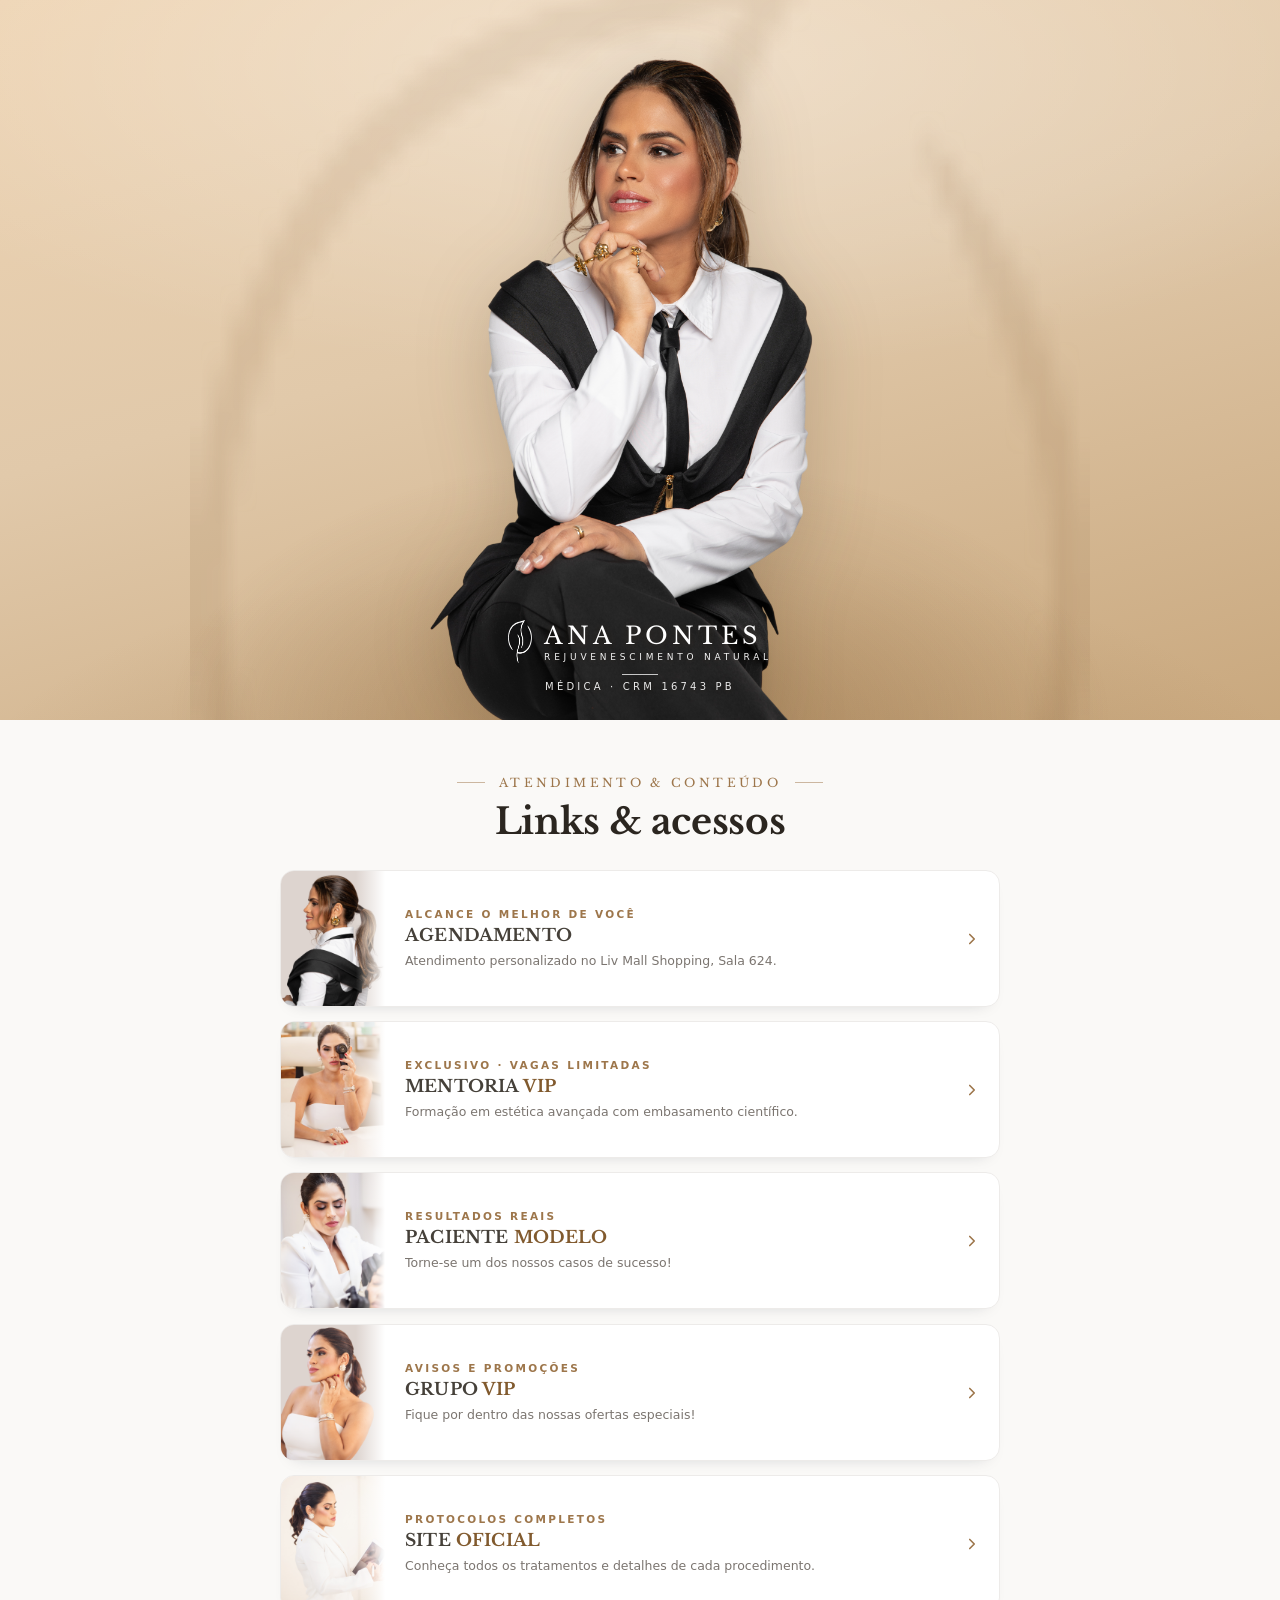
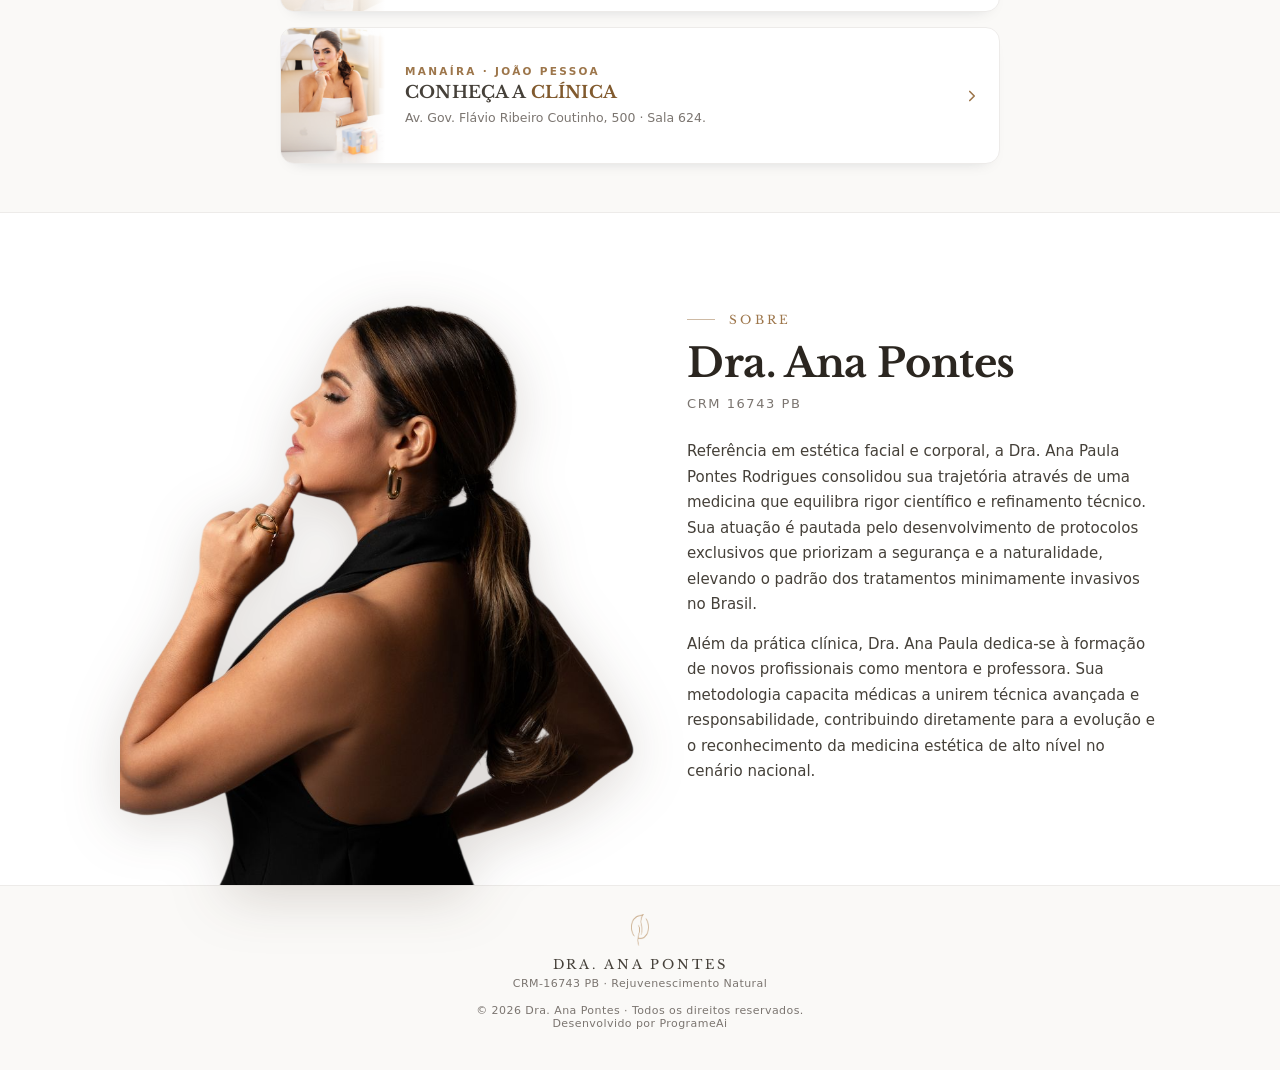
==== index.html @ 55abf581 "feat(landing): adiciona animações de entrada e scroll reveal Aplica princípios de motion design (slo" ====
<!doctype html>
<html lang="pt-BR">
<head>
<meta charset="utf-8" />
<meta name="viewport" content="width=device-width, initial-scale=1" />
<title>Dra. Ana Pontes — Links</title>
<link rel="preconnect" href="https://fonts.googleapis.com">
<link rel="preconnect" href="https://fonts.gstatic.com" crossorigin>
<link href="assets/favicon.png" rel="icon" />
<link href="https://fonts.googleapis.com/css2?family=Libre+Baskerville:wght@400;700&display=swap" rel="stylesheet">
<link href="https://api.fontshare.com/v2/css?f[]=general-sans@400,500,600,700&display=swap" rel="stylesheet">
<link rel="stylesheet" href="assets/css/index-v3.css" />
</head>
<body>

<main data-screen-label="01 Editorial">

  <!-- HERO full width -->
  <section class="hero" id="hero">
    <img class="watermark" src="assets/logo-leaf.png" alt="" aria-hidden="true">
    <div class="ground" aria-hidden="true"></div>
    <img class="portrait" src="assets/ana-cutout-black-white.png" alt="Dra. Ana Pontes">

    <div class="logo-block">
      <div class="logo-top">
        <div class="logo-mark">
          <img src="assets/logo-leaf.png" alt="">
        </div>
        <div class="logo-text">
          <div class="logo-name">ANA PONTES</div>
          <div class="logo-sub">Rejuvenescimento Natural</div>
        </div>
      </div>

      <div class="logo-bottom">
        <div class="rule"></div>
        <div class="credentials">Médica · CRM 16743 PB</div>
      </div>
    </div>
  </section>

  <!-- LINKS -->
  <section class="section">
    <div class="shell">
      <header class="section-header reveal">
        <div class="section-eyebrow">Atendimento &amp; Conteúdo</div>
        <h1 class="section-title">Links &amp; acessos</h1>
      </header>

      <div class="links-list">

        <a class="card reveal" href="https://wa.me/5583991353786?text=Olá!%20Gostaria%20de%20verificar%20a%20disponibilidade%20de%20horários%20para%20uma%20consulta%20com%20a%20Dra.%20Ana%20Pontes." target="_blank" rel="noopener noreferrer">
          <div class="thumb"><img src="assets/v2/schedule.png" alt=""></div>
          <div class="body">
            <span class="eyebrow">Alcance o melhor de você</span>
            <span class="title">AGENDAMENTO</span>
            <span class="desc">Atendimento personalizado no Liv Mall Shopping, Sala 624.</span>
          </div>
          <span class="chev" aria-hidden="true">
            <svg viewBox="0 0 24 24" fill="none" stroke="currentColor" stroke-width="2.2" stroke-linecap="round" stroke-linejoin="round"><path d="M9 6l6 6-6 6"/></svg>
          </span>
        </a>

        <a class="card reveal" href="https://wa.me/5583991353786?text=Olá!%20Tenho%20interesse%20na%20Mentoria%20VIP.%20Ainda%20restam%20vagas%20para%20este%20mês?" target="_blank" rel="noopener noreferrer">
          <div class="thumb"><img src="assets/v2/mentoring.png" alt=""></div>
          <div class="body">
            <span class="eyebrow">Exclusivo · Vagas limitadas</span>
            <span class="title">MENTORIA <strong>VIP</strong></span>
            <span class="desc">Formação em estética avançada com embasamento científico.</span>
          </div>
          <span class="chev" aria-hidden="true">
            <svg viewBox="0 0 24 24" fill="none" stroke="currentColor" stroke-width="2.2" stroke-linecap="round" stroke-linejoin="round"><path d="M9 6l6 6-6 6"/></svg>
          </span>
        </a>

        <a class="card reveal" href="https://wa.me/5583991353786?text=Olá!%20Tenho%20interesse%20em%20participar%20como%20paciente%20modelo%20nas%20mentorias%20da%20Dra.%20Ana%20Pontes.%20Como%20faço%20para%20me%20candidatar?"  target="_blank" rel="noopener noreferrer">
          <div class="thumb"><img src="assets/v2/patient_model.png" alt=""></div>
          <div class="body">
            <span class="eyebrow">Resultados reais</span>
            <span class="title">PACIENTE <strong>MODELO</strong></span>
            <span class="desc">Torne-se um dos nossos casos de sucesso!</span>
          </div>
          <span class="chev" aria-hidden="true">
            <svg viewBox="0 0 24 24" fill="none" stroke="currentColor" stroke-width="2.2" stroke-linecap="round" stroke-linejoin="round"><path d="M9 6l6 6-6 6"/></svg>
          </span>
        </a>

        <a class="card reveal" href="https://chat.whatsapp.com/Erm2ZhgL4PdHwr5ZNV5YxS?mode=hqctswi"  target="_blank" rel="noopener noreferrer">
          <div class="thumb"><img src="assets/v2/promotion_group.png" alt=""></div>
          <div class="body">
            <span class="eyebrow">Avisos e promoções</span>
            <span class="title">GRUPO <strong>VIP</strong></span>
            <span class="desc">Fique por dentro das nossas ofertas especiais!</span>
          </div>
          <span class="chev" aria-hidden="true">
            <svg viewBox="0 0 24 24" fill="none" stroke="currentColor" stroke-width="2.2" stroke-linecap="round" stroke-linejoin="round"><path d="M9 6l6 6-6 6"/></svg>
          </span>
        </a>

        <a class="card reveal" href="https://www.draanapontes.com.br/" target="_blank" rel="noopener noreferrer">
          <div class="thumb"><img src="assets/v2/site.png" alt=""></div>
          <div class="body">
            <span class="eyebrow">Protocolos completos</span>
            <span class="title">SITE <strong>OFICIAL</strong></span>
            <span class="desc">Conheça todos os tratamentos e detalhes de cada procedimento.</span>
          </div>
          <span class="chev" aria-hidden="true">
            <svg viewBox="0 0 24 24" fill="none" stroke="currentColor" stroke-width="2.2" stroke-linecap="round" stroke-linejoin="round"><path d="M9 6l6 6-6 6"/></svg>
          </span>
        </a>

        <a class="card reveal" href="https://maps.app.goo.gl/LPW5G3f2MvzrwZNeA" target="_blank" rel="noopener noreferrer">
          <div class="thumb"><img src="assets/v2/clinic.png" alt=""></div>
          <div class="body">
            <span class="eyebrow">Manaíra · João Pessoa</span>
            <span class="title">CONHEÇA A <strong>CLÍNICA</strong></span>
            <span class="desc">Av. Gov. Flávio Ribeiro Coutinho, 500 · Sala 624.</span>
          </div>
          <span class="chev" aria-hidden="true">
            <svg viewBox="0 0 24 24" fill="none" stroke="currentColor" stroke-width="2.2" stroke-linecap="round" stroke-linejoin="round"><path d="M9 6l6 6-6 6"/></svg>
          </span>
        </a>

      </div>
    </div>
  </section>

  <!-- SOBRE -->
  <section class="about" id="sobre">
    <div class="shell">
      <figure class="about-figure reveal">
        <img src="assets/ana-cutout-black.png" alt="Dra. Ana Pontes">
      </figure>

      <div class="about-body reveal">
        <div class="eyebrow">Sobre</div>
        <h2>Dra. Ana Pontes</h2>
        <p class="role">CRM 16743 PB</span></p>

        <p>Referência em estética facial e corporal, a Dra. Ana Paula Pontes Rodrigues consolidou sua trajetória através de uma medicina que equilibra rigor científico e refinamento técnico. Sua atuação é pautada pelo desenvolvimento de protocolos exclusivos que priorizam a segurança e a naturalidade, elevando o padrão dos tratamentos minimamente invasivos no Brasil.</p>
        <p>Além da prática clínica, Dra. Ana Paula dedica-se à formação de novos profissionais como mentora e professora. Sua metodologia capacita médicas a unirem técnica avançada e responsabilidade, contribuindo diretamente para a evolução e o reconhecimento da medicina estética de alto nível no cenário nacional.</p>
      </div>
  </section>

  <!-- FOOTER -->
  <footer class="foot">
    <div class="mark"><img src="assets/logo-leaf.png" alt=""></div>
    <div class="f-name">Dra. Ana Pontes</div>
    <div class="f-sub">CRM-16743 PB · Rejuvenescimento Natural</div>
    <div class="f-copy">© 2026 Dra. Ana Pontes · Todos os direitos reservados.</div>
    <div class="f-responsibility">Desenvolvido por ProgrameAi</div>
  </footer>
</main>

<script src="assets/js/index-v3.js"></script>
</body>
</html>
---- assets/css/index-v3.css ----
:root{
    --brand: #9d764b;
    --brand-hover: #8f6739;
    --brand-dark: #815a2e;
    --warm: #f7eadc;
    --warm-2: #fcf5ed;
    --surface: #ffffff;
    --surface-alt: #faf9f7;
    --ink: #2b2620;
    --ink-soft: #454039;
    --ink-mute: #7b7570;
    --line: #edebe9;
    --line-soft: #dfddda;
    --tan: #e1c9aa;
    --tan-soft: #ead6bb;

    --content-w: 1040px;
  }
  *{ box-sizing: border-box; }
  html, body{ margin:0; padding:0; }
  body{
    font-family: 'General Sans', system-ui, -apple-system, Segoe UI, sans-serif;
    color: var(--ink);
    background: var(--surface-alt);
    -webkit-font-smoothing: antialiased;
    text-rendering: optimizeLegibility;
    min-height: 100vh;
    overflow-x: hidden;
  }
  a{ color: inherit; }

  /* ===== HERO — full width, cutout centered ===== */
  .hero{
    position: relative;
    width: 100%;
    overflow: hidden;
    isolation: isolate;
    aspect-ratio: 16 / 9;
    min-height: 460px;
    max-height: 760px;
    background:
      radial-gradient(120% 80% at 50% 8%, rgba(255,255,255,.35) 0%, rgba(255,255,255,0) 55%),
      radial-gradient(90% 65% at 50% 115%, rgba(129,90,46,.28) 0%, rgba(129,90,46,0) 60%),
      linear-gradient(165deg, #eed4b3 0%, #e1c9aa 45%, #c9a87e 100%);
  }
  .hero .watermark{
    position: absolute;
    top: -10%; left: 50%;
    transform: translateX(-50%);
    width: min(900px, 100%);
    opacity: .10;
    z-index: 1;
    pointer-events: none;
    filter: brightness(0.6) sepia(1) hue-rotate(-8deg) saturate(3);
    mix-blend-mode: multiply;
  }
  .hero .ground{
    position: absolute;
    bottom: 0; left: 50%;
    transform: translateX(-50%);
    width: 80%;
    height: 40%;
    background: radial-gradient(ellipse at 50% 100%, rgba(129,90,46,.38) 0%, rgba(129,90,46,0) 65%);
    z-index: 2;
    pointer-events: none;
  }
  .hero .portrait{
    position: absolute;
    bottom: 0;
    left: 50%;
    transform: translateX(-50%);
    height: 100%;
    width: auto;
    max-width: none;
    object-fit: contain;
    object-position: bottom center;
    z-index: 3;
    filter: drop-shadow(0 14px 36px rgba(60,40,20,.2));
  }

  .hero-top{
    position: absolute;
    top: 22px; left: 0; right: 0;
    display: flex; justify-content: space-between; align-items: center;
    padding: 0 32px;
    font-size: 12px;
    letter-spacing: .16em;
    text-transform: uppercase;
    font-weight: 500;
    z-index: 5;
  }
  .hero-top .pill{
    background: rgba(255,255,255,.55);
    backdrop-filter: blur(10px);
    -webkit-backdrop-filter: blur(10px);
    border: 1px solid rgba(255,255,255,.7);
    padding: 7px 14px;
    border-radius: 999px;
    color: var(--brand-dark);
  }

  /* Logo overlay on bottom of hero (like KS in the ref) */
  .logo-block{
    position: absolute;
    left: 0; right: 0;
    bottom: 28px;
    display: flex;
    flex-direction: column;
    justify-content: center;
    align-items: center;
    gap: 12px;
    z-index: 5;
    color: #fff;
  }
  .logo-block .logo-top{
    display: flex;
    align-items: center;
    justify-content: center;
    gap: 12px;
  }
  .logo-block .logo-bottom{
    display: flex;
    flex-direction: column;
    align-items: center;
    gap: 6px;
  }
  .logo-block .logo-mark{
    width: 24px; height: 42px;
    display: grid; place-items: center;
    filter: drop-shadow(0 2px 10px rgba(16,24,40,.22));
  }
  .logo-block .logo-mark img{
    width: 100%; height: 100%; object-fit: contain;
    filter: brightness(0) invert(1);
  }
  .logo-block .logo-text{
    display: flex;
    flex-direction: column;
    align-items: flex-start;
    justify-content: center;
    gap: 2px;
  }
  .logo-block .logo-name{
    font-family: 'Libre Baskerville', serif;
    font-size: 24px;
    font-weight: 400;
    letter-spacing: .16em;
    color: #fff;
    text-shadow: 0 2px 10px rgba(60,40,20,.35);
  }
  .logo-block .logo-sub{
    font-size: 9px;
    letter-spacing: .42em;
    text-transform: uppercase;
    color: rgba(255,255,255,.95);
    font-weight: 500;
    margin-top: 0;
    text-shadow: 0 1px 6px rgba(60,40,20,.3);
  }
  .logo-block .rule{
    width: 36px; height: 1px; background: rgba(255,255,255,.75);
  }
  .logo-block .credentials{
    font-size: 10px;
    letter-spacing: .32em;
    text-transform: uppercase;
    color: rgba(255,255,255,.9);
    font-weight: 500;
    text-shadow: 0 1px 6px rgba(60,40,20,.3);
    text-align: center;
  }

  /* ===== LINKS section ===== */
  .section{
    padding: 48px 20px;
    background: var(--surface-alt);
  }
  .shell{
    max-width: var(--content-w);
    margin: 0 auto;
  }
  .section-header{
    text-align: center;
    margin-bottom: 28px;
  }
  .section-eyebrow{
    font-family: 'Libre Baskerville', serif;
    font-size: 12px;
    letter-spacing: .28em;
    text-transform: uppercase;
    color: var(--brand);
    display: inline-flex; align-items: center; gap: 14px;
    margin-bottom: 12px;
  }
  .section-eyebrow::before, .section-eyebrow::after{
    content:""; height: 1px; width: 28px; background: var(--brand); opacity: .5;
  }
  .section-title{
    font-family: 'Libre Baskerville', serif;
    font-size: clamp(26px, 4vw, 36px);
    font-weight: 700;
    color: var(--ink);
    margin: 0;
    letter-spacing: -.01em;
    line-height: 1.1;
  }

  .links-list{
    display: flex; flex-direction: column; gap: 14px;
    max-width: 720px;
    margin: 0 auto;
  }

  .card{
    position: relative;
    display: grid;
    grid-template-columns: 104px 1fr auto;
    align-items: stretch;
    background: #fff;
    border: 1px solid var(--line);
    border-radius: 14px;
    overflow: hidden;
    text-decoration: none;
    color: inherit;
    transition: transform .25s ease, box-shadow .25s ease, border-color .25s ease;
    min-height: 96px;
  }
  .card:not(.featured){
    box-shadow: 0 8px 16px -14px rgba(16,24,40,.28);
  }
  .card:hover{
    transform: translateY(-1px);
    border-color: var(--line-soft);
    box-shadow: 0 10px 24px -14px rgba(129,90,46,.3), 0 2px 6px -2px rgba(16,24,40,.05);
  }
  .card:active{ transform: translateY(0); }
  .card .thumb{
    position: relative;
    background: var(--tan-soft);
    overflow: hidden;
  }
  .card .thumb img{
    width: 100%; height: 100%; object-fit: cover; display: block;
  }
  .card .thumb::after{
    content:"";
    position: absolute; inset: 0;
    background: linear-gradient(90deg, rgba(255,255,255,0) 72%, #fff 100%);
  }
  .card .body{
    padding: 16px 8px 16px 20px;
    display: flex; flex-direction: column; justify-content: center; gap: 6px;
  }
  .card .eyebrow{
    font-size: 10.5px;
    letter-spacing: .22em;
    text-transform: uppercase;
    color: var(--brand);
    font-weight: 600;
  }
  .card .title{
    font-family: 'Libre Baskerville', serif;
    font-size: 17px;
    font-weight: 700;
    color: #454039;
    letter-spacing: .01em;
    line-height: 1.15;
  }
  .card .title strong{ color: var(--brand-dark); }
  .card .desc{
    font-size: 12.5px;
    color: var(--ink-mute);
    line-height: 1.35;
    margin-top: 2px;
    overflow: hidden;
    text-overflow: ellipsis;
    line-clamp: 2;
    display: -webkit-box;
    -webkit-line-clamp: 2;
    -webkit-box-orient: vertical;
  }
  .card .chev{
    align-self: center;
    padding-right: 18px;
    display: flex; align-items: center;
    color: var(--brand);
    transition: transform .25s ease;
  }
  .card:hover .chev{ transform: translateX(3px); }
  .card .chev svg{ width: 18px; height: 18px; }

  .card.featured{
    background: linear-gradient(135deg, #9d764b 0%, #815a2e 100%);
    border-color: transparent;
    color: #fff;
    box-shadow: 0 14px 28px -18px rgba(129,90,46,.4);
  }
  .card.featured .thumb{ background: #8f6739; }
  .card.featured .thumb::after{
    background: linear-gradient(90deg, rgba(157,118,75,0) 40%, #9d764b 100%);
  }
  .card.featured .eyebrow{ color: rgba(255,255,255,.78); }
  .card.featured .title{ color: #fff; }
  .card.featured .title strong{ color: #fff; }
  .card.featured .desc{ color: rgba(255,255,255,.82); }
  .card.featured .chev{ color: #fff; }

  /* socials row */
  .socials{
    margin-top: 20px;
    display: flex; justify-content: center; gap: 12px;
  }
  .socials a{
    width: 44px; height: 44px;
    display: grid; place-items: center;
    background: #fff;
    border: 1px solid var(--line);
    border-radius: 999px;
    color: var(--brand);
    transition: all .25s ease;
    text-decoration: none;
  }
  .socials a:hover{
    background: var(--brand);
    color: #fff;
    border-color: var(--brand);
    transform: translateY(-1px);
  }
  .socials a svg{ width: 18px; height: 18px; }

  /* ===== SOBRE section ===== */
  .about{
    padding: 92px 20px 0 20px;
    background: #fff;
    border-top: 1px solid var(--line);
    border-bottom: 1px solid var(--line);
  }
  .about .shell{
    display: grid;
    grid-template-columns: 1.05fr 0.95fr;
    gap: 44px;
    align-items: stretch;
  }
  .about-figure{
      height: clamp(460px, 72vw, 580px);
      max-width: 640px;
      margin: 0 auto;
      width: 100%;
      align-self: center;
    }
  .about-figure .ground{
    position: absolute;
    bottom: 0; left: 50%;
    transform: translateX(-50%);
    width: 90%;
    height: 40%;
    background: radial-gradient(ellipse at 50% 100%, rgba(129,90,46,.35) 0%, rgba(129,90,46,0) 65%);
    z-index: 1;
  }
  .about-figure img{
    position: relative;
    height: 100%;
    width: auto;
    max-width: 100%;
    object-fit: contain;
    object-position: bottom center;
    z-index: 2;
    filter: drop-shadow(0 10px 28px rgba(60,40,20,.18));
  }
  .about-figure .watermark{
    position: absolute;
    top: -8%; left: 50%;
    transform: translateX(-50%);
    width: 120%;
    opacity: .12;
    z-index: 1;
    pointer-events: none;
    filter: brightness(0.6) sepia(1) hue-rotate(-8deg) saturate(3);
    mix-blend-mode: multiply;
  }

  .about-body .eyebrow{
    font-family: 'Libre Baskerville', serif;
    font-size: 12px;
    letter-spacing: .28em;
    text-transform: uppercase;
    color: var(--brand);
    display: inline-flex; align-items: center; gap: 14px;
    margin-bottom: 14px;
  }
  .about-body .eyebrow::before{
    content:""; height: 1px; width: 28px; background: var(--brand); opacity: .5;
  }
  .about-body h2{
    font-family: 'Libre Baskerville', serif;
    font-size: clamp(28px, 3.4vw, 40px);
    font-weight: 700;
    color: var(--ink);
    line-height: 1.1;
    letter-spacing: -.01em;
    margin: 0 0 8px;
  }
  .about-body .role{
    font-size: 13px;
    color: var(--ink-mute);
    letter-spacing: .12em;
    text-transform: uppercase;
    font-weight: 500;
    margin: 0 0 24px;
  }
  .about-body .role span{
    color: var(--brand);
    font-weight: 600;
  }
  .about-body p{
    font-size: 15px;
    color: var(--ink-soft);
    line-height: 1.7;
    margin: 0 0 14px;
    text-wrap: pretty;
  }
  .about-body .sig{
    margin-top: 28px;
    display: flex; align-items: center; gap: 16px;
    padding-top: 24px;
    border-top: 1px solid var(--line);
  }
  .about-body .sig-mark{
    width: 40px; height: 40px; opacity: .7;
  }
  .about-body .sig-mark img{ width:100%; height:100%; object-fit:contain; }
  .about-body .sig-text{
    font-family: 'Libre Baskerville', serif;
    font-style: italic;
    color: var(--ink-soft);
    font-size: 14px;
    line-height: 1.45;
  }
  .about-body .sig-text strong{
    display: block;
    font-style: normal;
    font-size: 12px;
    letter-spacing: .2em;
    text-transform: uppercase;
    color: var(--brand);
    margin-bottom: 2px;
  }

  /* ===== FOOTER ===== */
  .foot{
    padding: 28px 20px 40px;
    text-align: center;
    background: var(--surface-alt);
  }
  .foot .mark{ width: 32px; height: 32px; margin: 0 auto 10px; opacity: .6; }
  .foot .mark img{ width: 100%; height: 100%; object-fit: contain; }
  .foot .f-name{
    font-family: 'Libre Baskerville', serif;
    font-size: 13px;
    letter-spacing: .22em;
    text-transform: uppercase;
    color: var(--ink-soft);
  }
  .foot .f-sub{
    font-size: 11px;
    color: var(--ink-mute);
    margin-top: 4px;
    letter-spacing: .04em;
  }
  .foot .f-copy{
    font-size: 11px;
    color: var(--ink-mute);
    margin-top: 14px;
    letter-spacing: .04em;
  }
  .foot .f-responsibility{
    font-size: 11px;
    color: var(--ink-mute);
    letter-spacing: .04em;
  }

  /* ===== Responsive ===== */
  @media (max-width: 860px){
    .hero{ aspect-ratio: 5 / 6; max-height: none; }
    .card{ grid-template-columns: 96px 1fr auto; min-height: 96px; }
    .card .body{ padding: 14px 6px 14px 16px; gap: 3px; }
    .card .chev{ padding-right: 14px; }
    .card .desc{ font-size: 12px; }
    .about{ padding: 62px 20px 0 20px; }
    .about .shell{
      display: flex;
      flex-direction: column-reverse;
      gap: 22px;
      align-items: center;
    }
    .about-figure{
      display: flex;
      justify-content: center;
      align-items: flex-end;
      height: clamp(320px, 76vw, 460px);
      max-width: 420px;
      margin: 0 auto;
      width: 100%;
      align-self: center;
    }
    .about-figure img{
      height: 100%;
      max-width: none;
      width: auto;
    }
  }
  @media (max-width: 520px){
    .hero{ aspect-ratio: 3 / 4; }
    .hero-top{ padding: 0 18px; }
    .hero-top .pill{ font-size: 10.5px; padding: 5px 10px; }
    .logo-block{ bottom: 28px; gap: 8px; }
    .logo-block .logo-top{ gap: 8px; }
    .logo-block .logo-mark{ width: 24px; height: 42px; }
    .logo-block .logo-text{ align-items: flex-start; }
    .logo-block .logo-name{ font-size: 24px; letter-spacing: .16em; }
    .logo-block .logo-sub{ font-size: 9px; letter-spacing: .42em; }
    .logo-block .credentials{ font-size: 10px; letter-spacing: .32em; }
    .section{ padding: 36px 16px; }
    .card{ grid-template-columns: 88px 1fr auto; min-height: 92px; }
    .card .title{ font-size: 15.5px; }
    .card .eyebrow{ letter-spacing: .18em; }
    .about-figure{
      height: clamp(360px, 94vw, 520px);
      max-width: 460px;
    }
  }

  /* ===== Tweaks ===== */
  .tweaks{
    position: fixed;
    bottom: 16px; right: 16px;
    background: #fff;
    border: 1px solid var(--line-soft);
    border-radius: 14px;
    padding: 14px 16px;
    box-shadow: 0 12px 32px -12px rgba(0,0,0,.2);
    font-family: 'General Sans', sans-serif;
    font-size: 12px;
    color: var(--ink);
    z-index: 999;
    display: none;
    min-width: 240px;
  }
  .tweaks.on{ display: block; }
  .tweaks h4{
    margin: 0 0 10px;
    font-family: 'Libre Baskerville', serif;
    font-size: 13px; letter-spacing: .22em; text-transform: uppercase;
    color: var(--brand); font-weight: 700;
  }
  .tweaks .row{
    display: flex; justify-content: space-between; align-items: center;
    gap: 10px; margin: 8px 0;
  }
  .tweaks select, .tweaks input{
    font-family: inherit; font-size: 12px;
    border: 1px solid var(--line); border-radius: 8px;
    padding: 4px 8px; background: var(--surface-alt);
  }

  /* ====================================================== */
  /* ===============  M O T I O N  ======================== */
  /* ====================================================== */

  /* ---- Hero entrance (pose-to-pose, slow-out) ---- */
  .hero .portrait{
    animation: hero-rise 1100ms cubic-bezier(.16,.84,.44,1) both;
  }
  .hero .ground{
    animation: hero-ground 1200ms cubic-bezier(.16,.84,.44,1) both;
  }
  .hero .logo-block{
    animation: hero-logo 900ms cubic-bezier(.16,.84,.44,1) 480ms both;
  }
  /* marca-d'água respira em loop lento (secondary action) */
  .hero .watermark{
    animation: watermark-drift 14s ease-in-out 800ms infinite;
  }

  @keyframes hero-rise{
    0%   { opacity: 0; transform: translateX(-50%) translateY(28px) scale(1.02); }
    100% { opacity: 1; transform: translateX(-50%) translateY(0)    scale(1); }
  }
  @keyframes hero-ground{
    0%   { opacity: 0; transform: translateX(-50%) scaleX(.8); }
    100% { opacity: 1; transform: translateX(-50%) scaleX(1); }
  }
  @keyframes hero-logo{
    0%   { opacity: 0; transform: translateY(16px); }
    100% { opacity: 1; transform: translateY(0); }
  }
  @keyframes watermark-drift{
    0%,100% { transform: translateX(-50%) translateY(0)    scale(1); opacity:.10; }
    50%     { transform: translateX(-50%) translateY(-14px) scale(1.03); opacity:.14; }
  }

  /* ---- Scroll reveal (staged, staggered) ---- */
  .reveal{
    opacity: 0;
    transform: translateY(22px);
    transition:
      opacity .6s cubic-bezier(0,0,.2,1),
      transform .7s cubic-bezier(.16,.84,.44,1);
    transition-delay: calc(var(--i, 0) * 80ms);
    will-change: transform, opacity;
  }
  .reveal.is-visible{
    opacity: 1;
    transform: none;
  }
  /* about-figure entra pela lateral para dar direção */
  .about-figure.reveal{ transform: translateX(-26px); }
  .about-figure.reveal.is-visible{ transform: none; }

  /* ---- Card hover: mais vida (secondary actions) ---- */
  .card{ transform: translateY(0); }
  .card:hover{
    transform: translateY(-4px);
    box-shadow: 0 18px 34px -18px rgba(129,90,46,.42), 0 3px 8px -3px rgba(16,24,40,.08);
  }
  .card:active{ transform: translateY(-1px) scale(.995); }
  .card .thumb img{
    transition: transform .5s cubic-bezier(.16,.84,.44,1);
  }
  .card:hover .thumb img{ transform: scale(1.07); }
  .card .chev{
    transition: transform .35s cubic-bezier(.34,1.56,.64,1);
  }
  .card:hover .chev{ transform: translateX(6px); }

  /* pulso sutil de convite no chevron do primeiro card */
  .links-list .card:first-child .chev svg{
    animation: chev-nudge 2.4s ease-in-out 1.6s infinite;
  }
  @keyframes chev-nudge{
    0%,88%,100% { transform: translateX(0); }
    94%         { transform: translateX(3px); }
  }

  /* ---- Social / footer polish ---- */
  .foot .mark img{ transition: transform .4s cubic-bezier(.34,1.56,.64,1); }
  .foot .mark:hover img{ transform: rotate(-6deg) scale(1.08); }

  /* ---- Respeita quem prefere menos movimento ---- */
  @media (prefers-reduced-motion: reduce){
    .hero .portrait,
    .hero .ground,
    .hero .logo-block,
    .hero .watermark,
    .links-list .card:first-child .chev svg{
      animation: none !important;
    }
    .reveal{
      opacity: 1 !important;
      transform: none !important;
      transition: none !important;
    }
  }
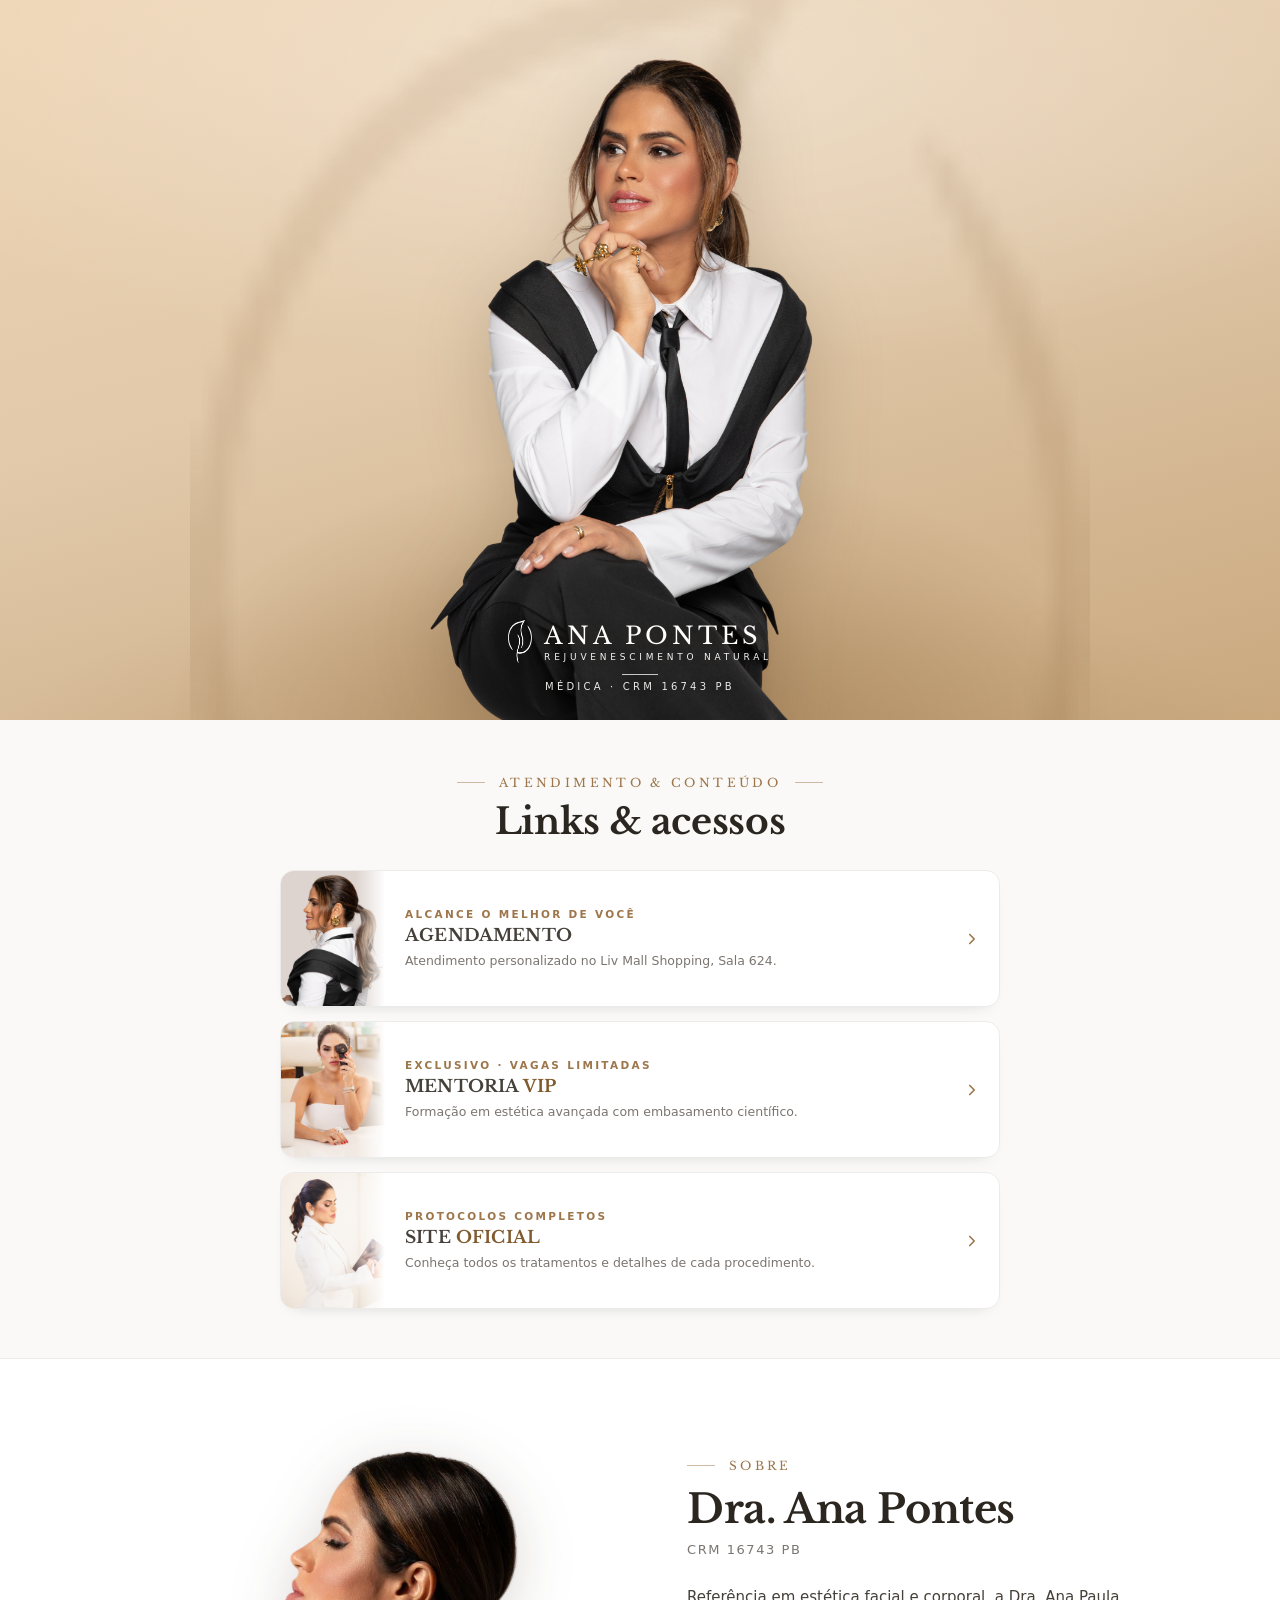
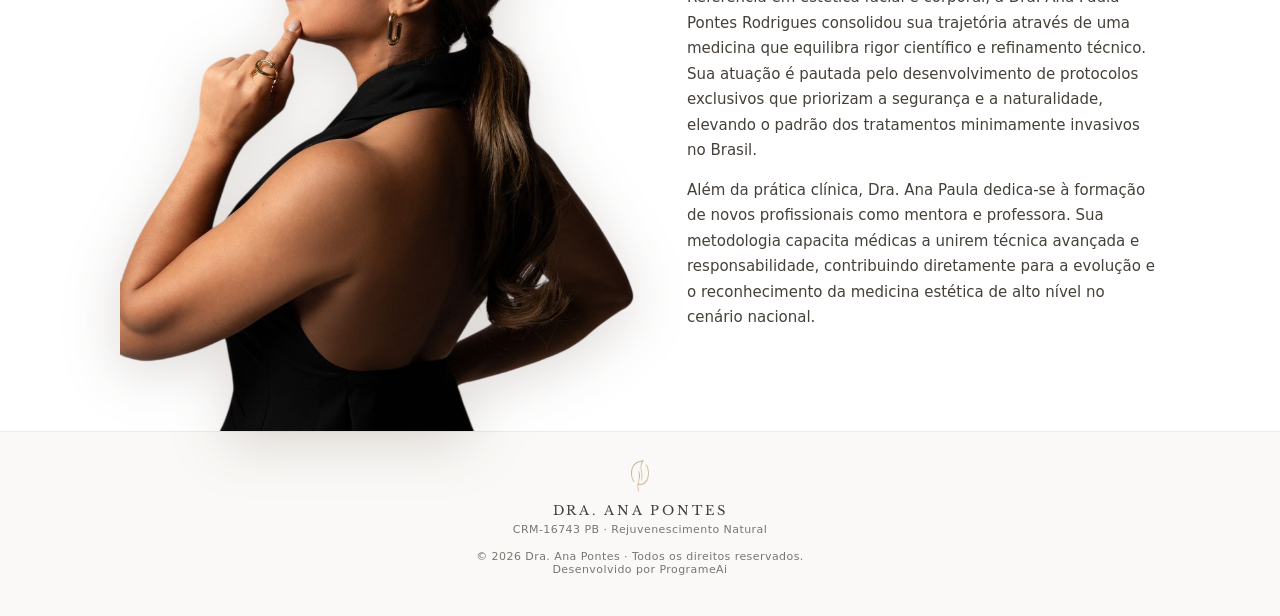
==== commit c10d8d54: "fix(links): oculta temporariamente cards de paciente modelo, grupo vip e clínica" ====
--- a/index.html
+++ b/index.html
@@ -73,7 +73,7 @@
           </span>
         </a>
 
-        <a class="card reveal" href="https://wa.me/5583991353786?text=Olá!%20Tenho%20interesse%20em%20participar%20como%20paciente%20modelo%20nas%20mentorias%20da%20Dra.%20Ana%20Pontes.%20Como%20faço%20para%20me%20candidatar?"  target="_blank" rel="noopener noreferrer">
+        <!-- <a class="card reveal" href="https://wa.me/5583991353786?text=Olá!%20Tenho%20interesse%20em%20participar%20como%20paciente%20modelo%20nas%20mentorias%20da%20Dra.%20Ana%20Pontes.%20Como%20faço%20para%20me%20candidatar?"  target="_blank" rel="noopener noreferrer">
           <div class="thumb"><img src="assets/v2/patient_model.png" alt=""></div>
           <div class="body">
             <span class="eyebrow">Resultados reais</span>
@@ -83,9 +83,9 @@
           <span class="chev" aria-hidden="true">
             <svg viewBox="0 0 24 24" fill="none" stroke="currentColor" stroke-width="2.2" stroke-linecap="round" stroke-linejoin="round"><path d="M9 6l6 6-6 6"/></svg>
           </span>
-        </a>
+        </a> -->
 
-        <a class="card reveal" href="https://chat.whatsapp.com/Erm2ZhgL4PdHwr5ZNV5YxS?mode=hqctswi"  target="_blank" rel="noopener noreferrer">
+        <!-- <a class="card reveal" href="https://chat.whatsapp.com/Erm2ZhgL4PdHwr5ZNV5YxS?mode=hqctswi"  target="_blank" rel="noopener noreferrer">
           <div class="thumb"><img src="assets/v2/promotion_group.png" alt=""></div>
           <div class="body">
             <span class="eyebrow">Avisos e promoções</span>
@@ -95,7 +95,7 @@
           <span class="chev" aria-hidden="true">
             <svg viewBox="0 0 24 24" fill="none" stroke="currentColor" stroke-width="2.2" stroke-linecap="round" stroke-linejoin="round"><path d="M9 6l6 6-6 6"/></svg>
           </span>
-        </a>
+        </a> -->
 
         <a class="card reveal" href="https://www.draanapontes.com.br/" target="_blank" rel="noopener noreferrer">
           <div class="thumb"><img src="assets/v2/site.png" alt=""></div>
@@ -109,7 +109,7 @@
           </span>
         </a>
 
-        <a class="card reveal" href="https://maps.app.goo.gl/LPW5G3f2MvzrwZNeA" target="_blank" rel="noopener noreferrer">
+        <!-- <a class="card reveal" href="https://maps.app.goo.gl/LPW5G3f2MvzrwZNeA" target="_blank" rel="noopener noreferrer">
           <div class="thumb"><img src="assets/v2/clinic.png" alt=""></div>
           <div class="body">
             <span class="eyebrow">Manaíra · João Pessoa</span>
@@ -119,7 +119,7 @@
           <span class="chev" aria-hidden="true">
             <svg viewBox="0 0 24 24" fill="none" stroke="currentColor" stroke-width="2.2" stroke-linecap="round" stroke-linejoin="round"><path d="M9 6l6 6-6 6"/></svg>
           </span>
-        </a>
+        </a> -->
 
       </div>
     </div>
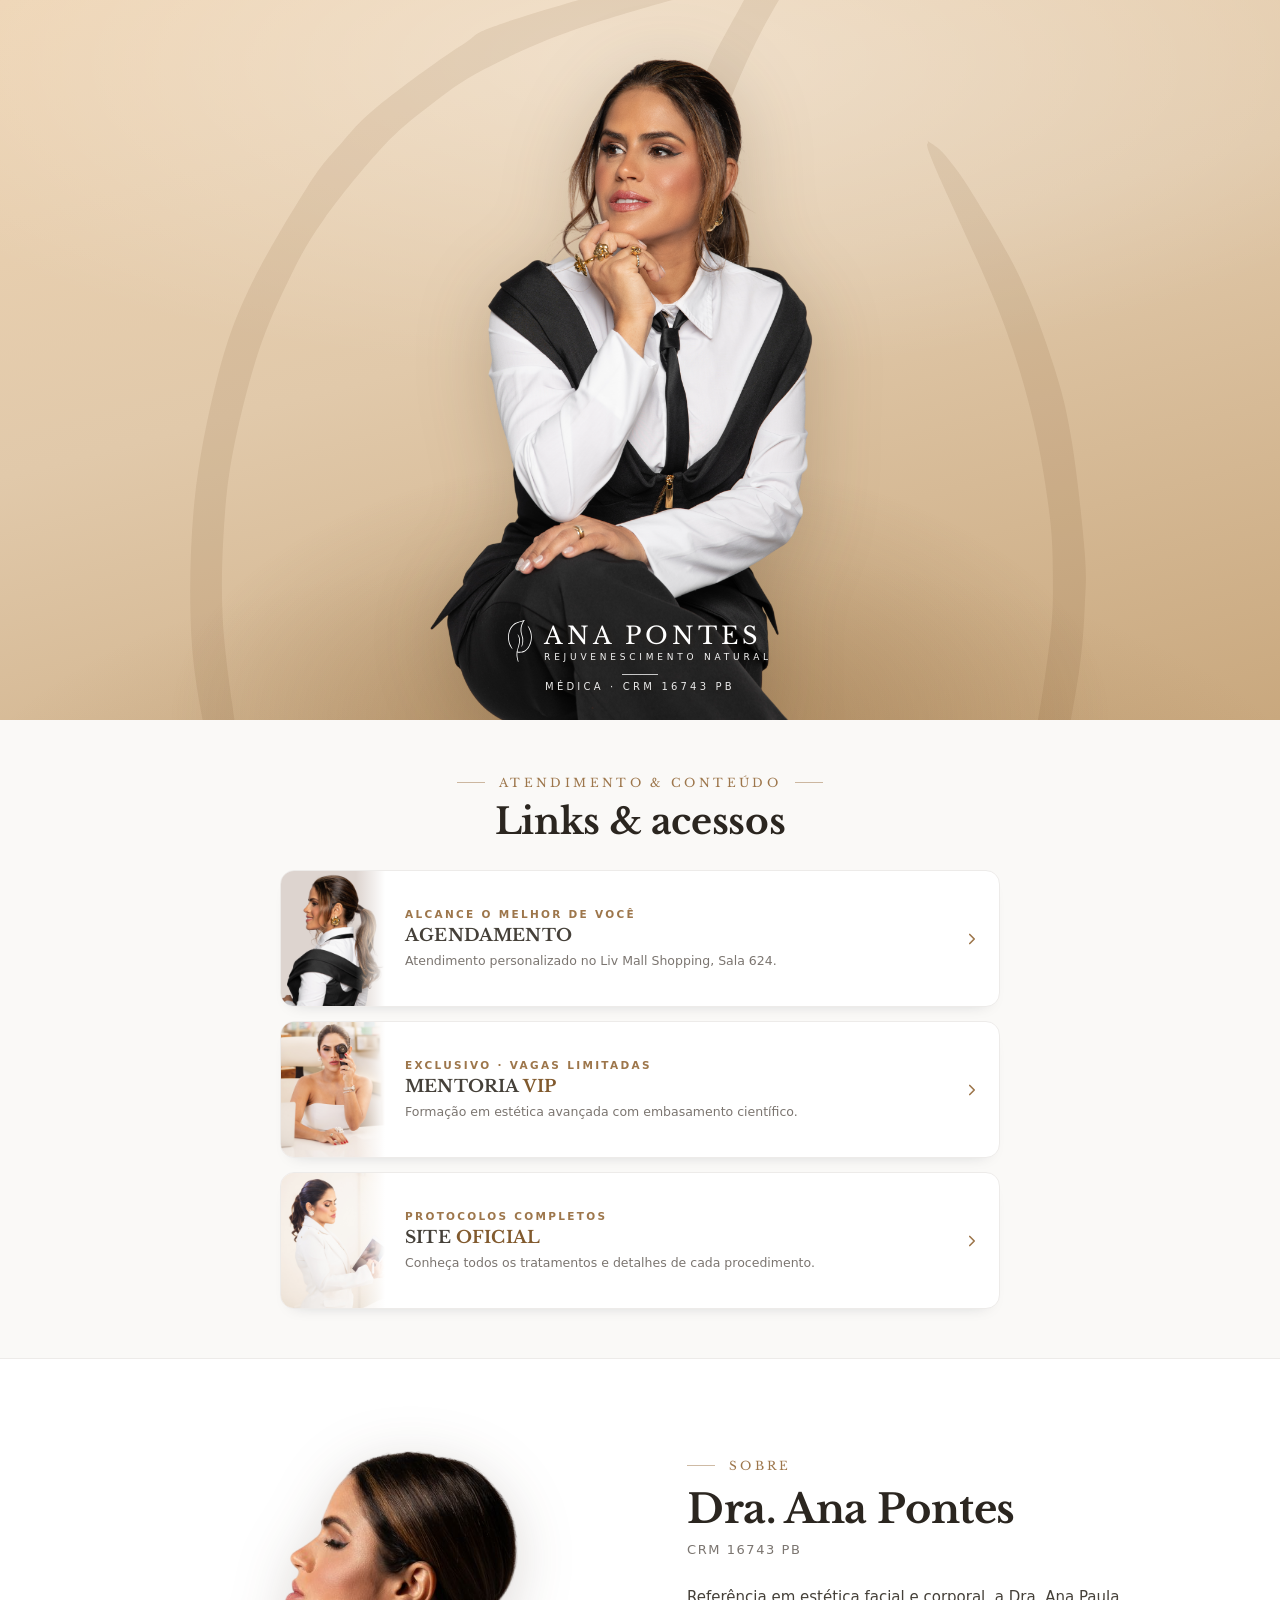
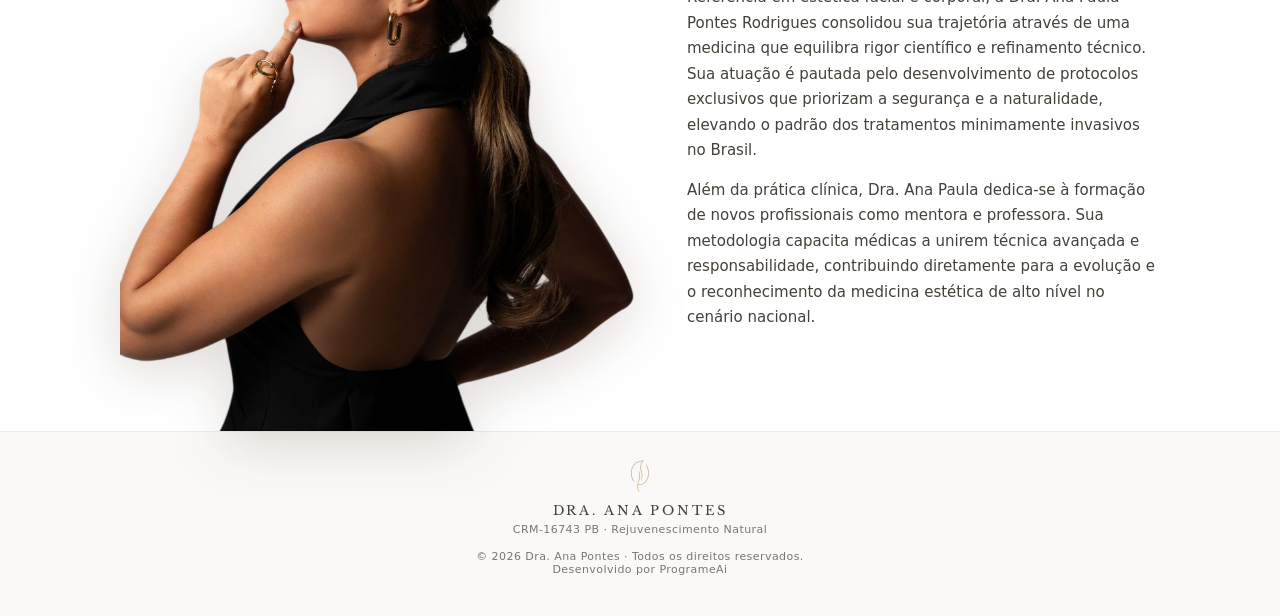
==== commit f7971c46: "feat(brand): substitui logo-leaf PNG por versao SVG" ====
--- a/index.html
+++ b/index.html
@@ -3,6 +3,14 @@
 <head>
 <meta charset="utf-8" />
 <meta name="viewport" content="width=device-width, initial-scale=1" />
+
+<!-- Google Tag Manager -->
+<script>(function(w,d,s,l,i){w[l]=w[l]||[];w[l].push({'gtm.start':
+new Date().getTime(),event:'gtm.js'});var f=d.getElementsByTagName(s)[0],
+j=d.createElement(s),dl=l!='dataLayer'?'&l='+l:'';j.async=true;j.src=
+'https://www.googletagmanager.com/gtm.js?id='+i+dl;f.parentNode.insertBefore(j,f);
+})(window,document,'script','dataLayer','GTM-KG3SMG49');</script>
+<!-- End Google Tag Manager -->
 <title>Dra. Ana Pontes — Links</title>
 <link rel="preconnect" href="https://fonts.googleapis.com">
 <link rel="preconnect" href="https://fonts.gstatic.com" crossorigin>
@@ -13,18 +21,23 @@
 </head>
 <body>
 
+<!-- Google Tag Manager (noscript) -->
+<noscript><iframe src="https://www.googletagmanager.com/ns.html?id=GTM-KG3SMG49"
+height="0" width="0" style="display:none;visibility:hidden"></iframe></noscript>
+<!-- End Google Tag Manager (noscript) -->
+
 <main data-screen-label="01 Editorial">
 
   <!-- HERO full width -->
   <section class="hero" id="hero">
-    <img class="watermark" src="assets/logo-leaf.png" alt="" aria-hidden="true">
+    <img class="watermark" src="assets/logo-leaf.svg" alt="" aria-hidden="true">
     <div class="ground" aria-hidden="true"></div>
     <img class="portrait" src="assets/ana-cutout-black-white.png" alt="Dra. Ana Pontes">
 
     <div class="logo-block">
       <div class="logo-top">
         <div class="logo-mark">
-          <img src="assets/logo-leaf.png" alt="">
+          <img src="assets/logo-leaf.svg" alt="">
         </div>
         <div class="logo-text">
           <div class="logo-name">ANA PONTES</div>
@@ -49,7 +62,7 @@
 
       <div class="links-list">
 
-        <a class="card reveal" href="https://wa.me/5583991353786?text=Olá!%20Gostaria%20de%20verificar%20a%20disponibilidade%20de%20horários%20para%20uma%20consulta%20com%20a%20Dra.%20Ana%20Pontes." target="_blank" rel="noopener noreferrer">
+        <a class="card reveal" data-link-id="agendamento" data-link-label="Agendamento" data-link-type="whatsapp" href="https://wa.me/5583991353786?text=Olá!%20Gostaria%20de%20verificar%20a%20disponibilidade%20de%20horários%20para%20uma%20consulta%20com%20a%20Dra.%20Ana%20Pontes." target="_blank" rel="noopener noreferrer">
           <div class="thumb"><img src="assets/v2/schedule.png" alt=""></div>
           <div class="body">
             <span class="eyebrow">Alcance o melhor de você</span>
@@ -61,7 +74,7 @@
           </span>
         </a>
 
-        <a class="card reveal" href="https://wa.me/5583991353786?text=Olá!%20Tenho%20interesse%20na%20Mentoria%20VIP.%20Ainda%20restam%20vagas%20para%20este%20mês?" target="_blank" rel="noopener noreferrer">
+        <a class="card reveal" data-link-id="mentoria_vip" data-link-label="Mentoria VIP" data-link-type="whatsapp" href="https://wa.me/5583991353786?text=Olá!%20Tenho%20interesse%20na%20Mentoria%20VIP.%20Ainda%20restam%20vagas%20para%20este%20mês?" target="_blank" rel="noopener noreferrer">
           <div class="thumb"><img src="assets/v2/mentoring.png" alt=""></div>
           <div class="body">
             <span class="eyebrow">Exclusivo · Vagas limitadas</span>
@@ -97,7 +110,7 @@
           </span>
         </a> -->
 
-        <a class="card reveal" href="https://www.draanapontes.com.br/" target="_blank" rel="noopener noreferrer">
+        <a class="card reveal" data-link-id="site_oficial" data-link-label="Site Oficial" data-link-type="site" href="https://www.draanapontes.com.br/" target="_blank" rel="noopener noreferrer">
           <div class="thumb"><img src="assets/v2/site.png" alt=""></div>
           <div class="body">
             <span class="eyebrow">Protocolos completos</span>
@@ -144,7 +157,7 @@
 
   <!-- FOOTER -->
   <footer class="foot">
-    <div class="mark"><img src="assets/logo-leaf.png" alt=""></div>
+    <div class="mark"><img src="assets/logo-leaf.svg" alt=""></div>
     <div class="f-name">Dra. Ana Pontes</div>
     <div class="f-sub">CRM-16743 PB · Rejuvenescimento Natural</div>
     <div class="f-copy">© 2026 Dra. Ana Pontes · Todos os direitos reservados.</div>
@@ -153,5 +166,49 @@
 </main>
 
 <script src="assets/js/index-v3.js"></script>
+
+<!-- Rastreamento de cliques nos links -> dataLayer (GTM) -->
+<script>
+(function () {
+  window.dataLayer = window.dataLayer || [];
+
+  function slug(s) {
+    return (s || '')
+      .toLowerCase()
+      .normalize('NFD').replace(/[̀-ͯ]/g, '')
+      .replace(/[^a-z0-9]+/g, '_')
+      .replace(/^_+|_+$/g, '');
+  }
+
+  function typeFromUrl(url) {
+    if (/wa\.me|api\.whatsapp|chat\.whatsapp/i.test(url)) return 'whatsapp';
+    if (/maps\.(app\.)?goo|google\.com\/maps/i.test(url)) return 'mapa';
+    return 'site';
+  }
+
+  document.addEventListener('click', function (e) {
+    var card = e.target.closest('a.card');
+    if (!card) return;
+
+    var url = card.getAttribute('href') || '';
+    var titleEl = card.querySelector('.title');
+    var label = card.dataset.linkLabel
+      || (titleEl ? titleEl.textContent.trim().replace(/\s+/g, ' ') : 'sem_titulo');
+    var id = card.dataset.linkId || slug(label);
+
+    var cards = Array.prototype.slice.call(document.querySelectorAll('a.card'));
+    var position = cards.indexOf(card) + 1;
+
+    window.dataLayer.push({
+      event: 'link_click',
+      link_id: id,
+      link_label: label,
+      link_type: card.dataset.linkType || typeFromUrl(url),
+      link_url: url,
+      link_position: position
+    });
+  }, true);
+})();
+</script>
 </body>
 </html>
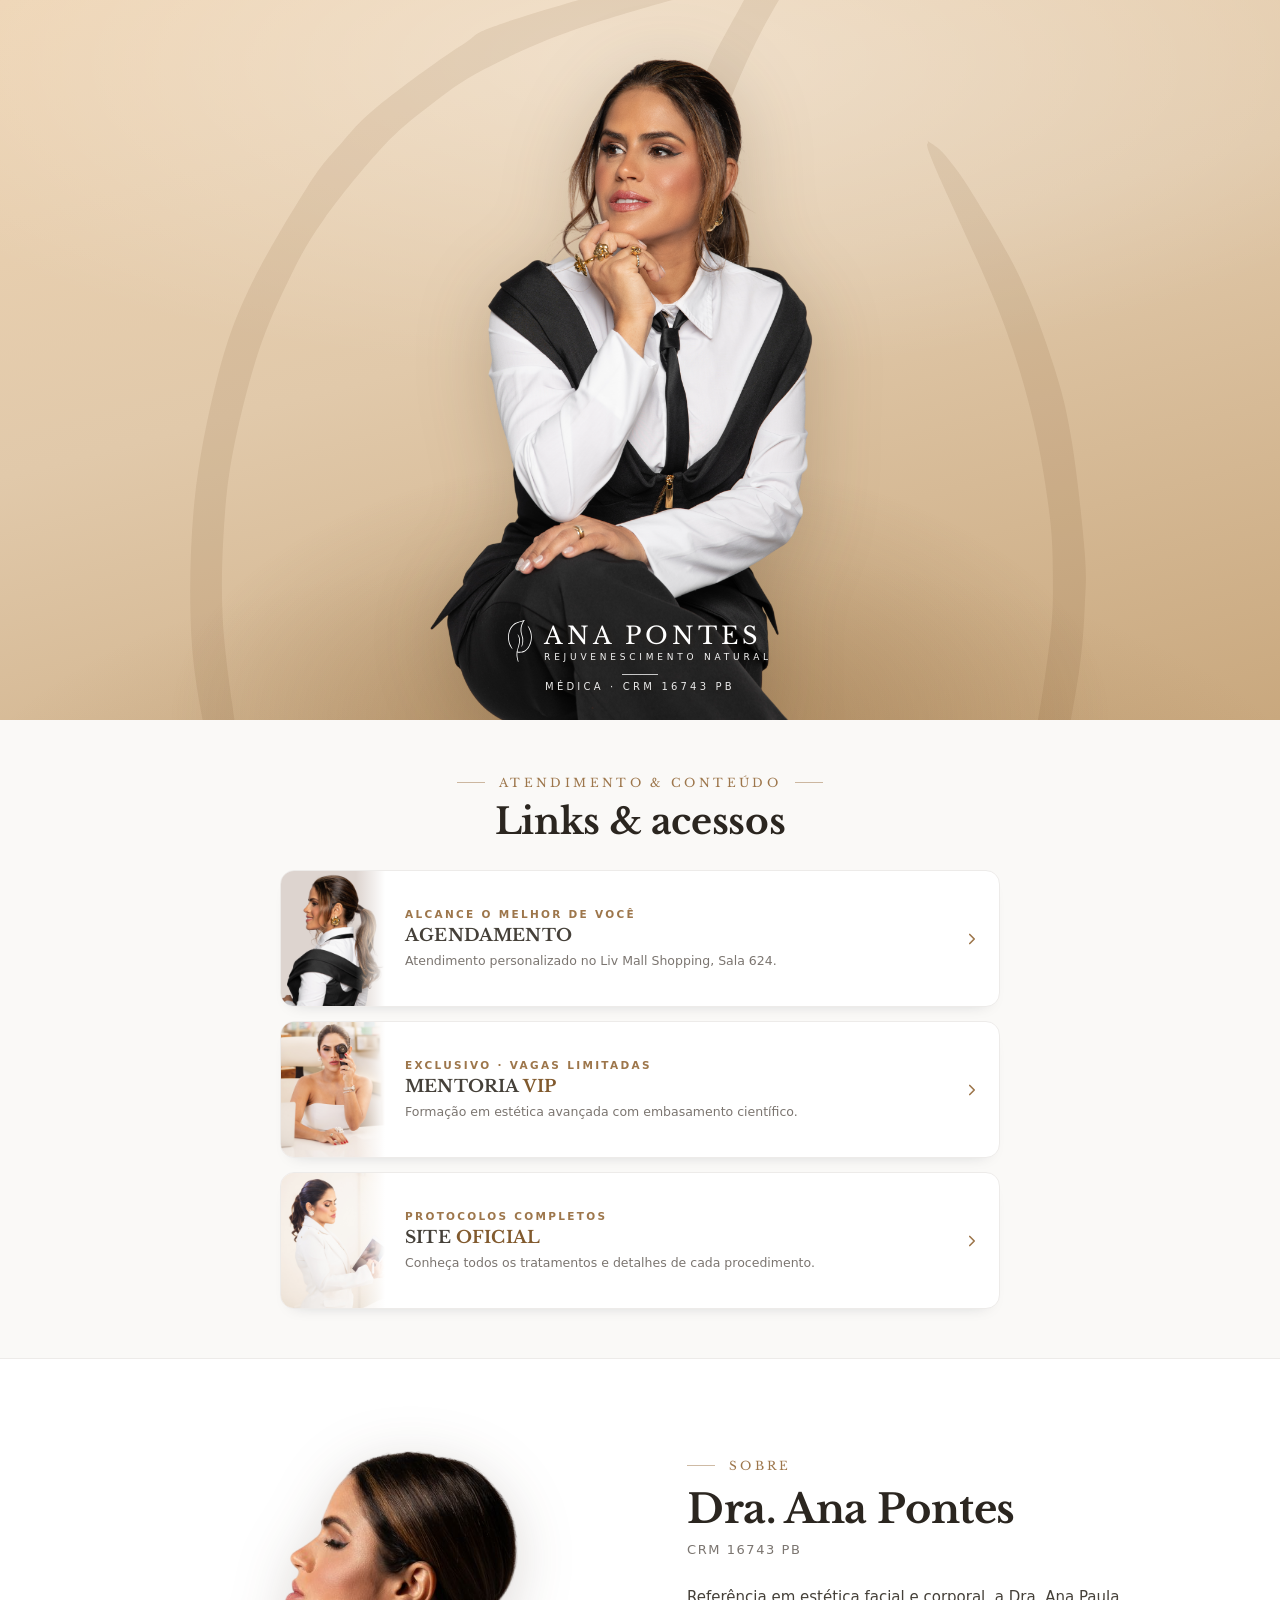
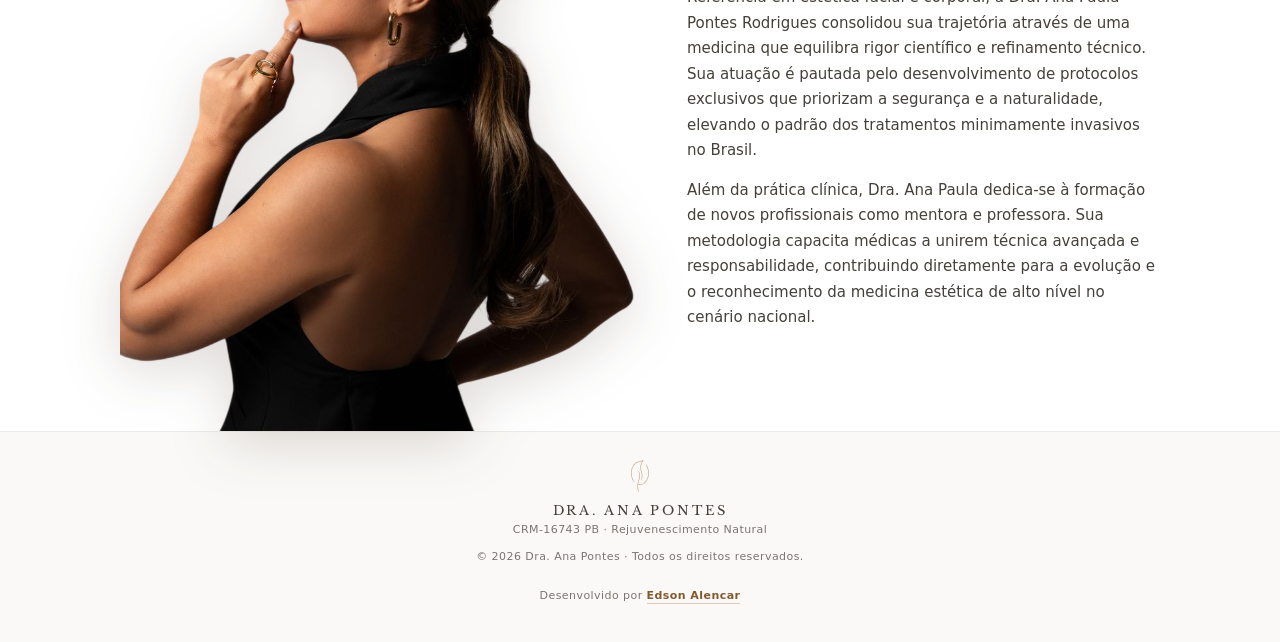
==== commit 5e4381d5: "feat(footer): credita Edson Alencar com link para Instagram e mais destaque" ====
--- a/index.html
+++ b/index.html
@@ -161,7 +161,7 @@
     <div class="f-name">Dra. Ana Pontes</div>
     <div class="f-sub">CRM-16743 PB · Rejuvenescimento Natural</div>
     <div class="f-copy">© 2026 Dra. Ana Pontes · Todos os direitos reservados.</div>
-    <div class="f-responsibility">Desenvolvido por ProgrameAi</div>
+    <div class="f-responsibility">Desenvolvido por <a href="https://www.instagram.com/oedsonalencar/" target="_blank" rel="noopener">Edson Alencar</a></div>
   </footer>
 </main>
 
--- a/assets/css/index-v3.css
+++ b/assets/css/index-v3.css
@@ -477,6 +477,20 @@
     font-size: 11px;
     color: var(--ink-mute);
     letter-spacing: .04em;
+    margin-top: 26px;
+  }
+  .foot .f-responsibility a{
+    color: var(--brand-dark);
+    font-weight: 600;
+    text-decoration: none;
+    border-bottom: 1px solid rgba(157,118,75,.35);
+    padding-bottom: 1px;
+    transition: color .25s ease, border-color .25s ease;
+  }
+  .foot .f-responsibility a:hover,
+  .foot .f-responsibility a:focus-visible{
+    color: var(--brand-hover);
+    border-color: var(--brand-hover);
   }
 
   /* ===== Responsive ===== */
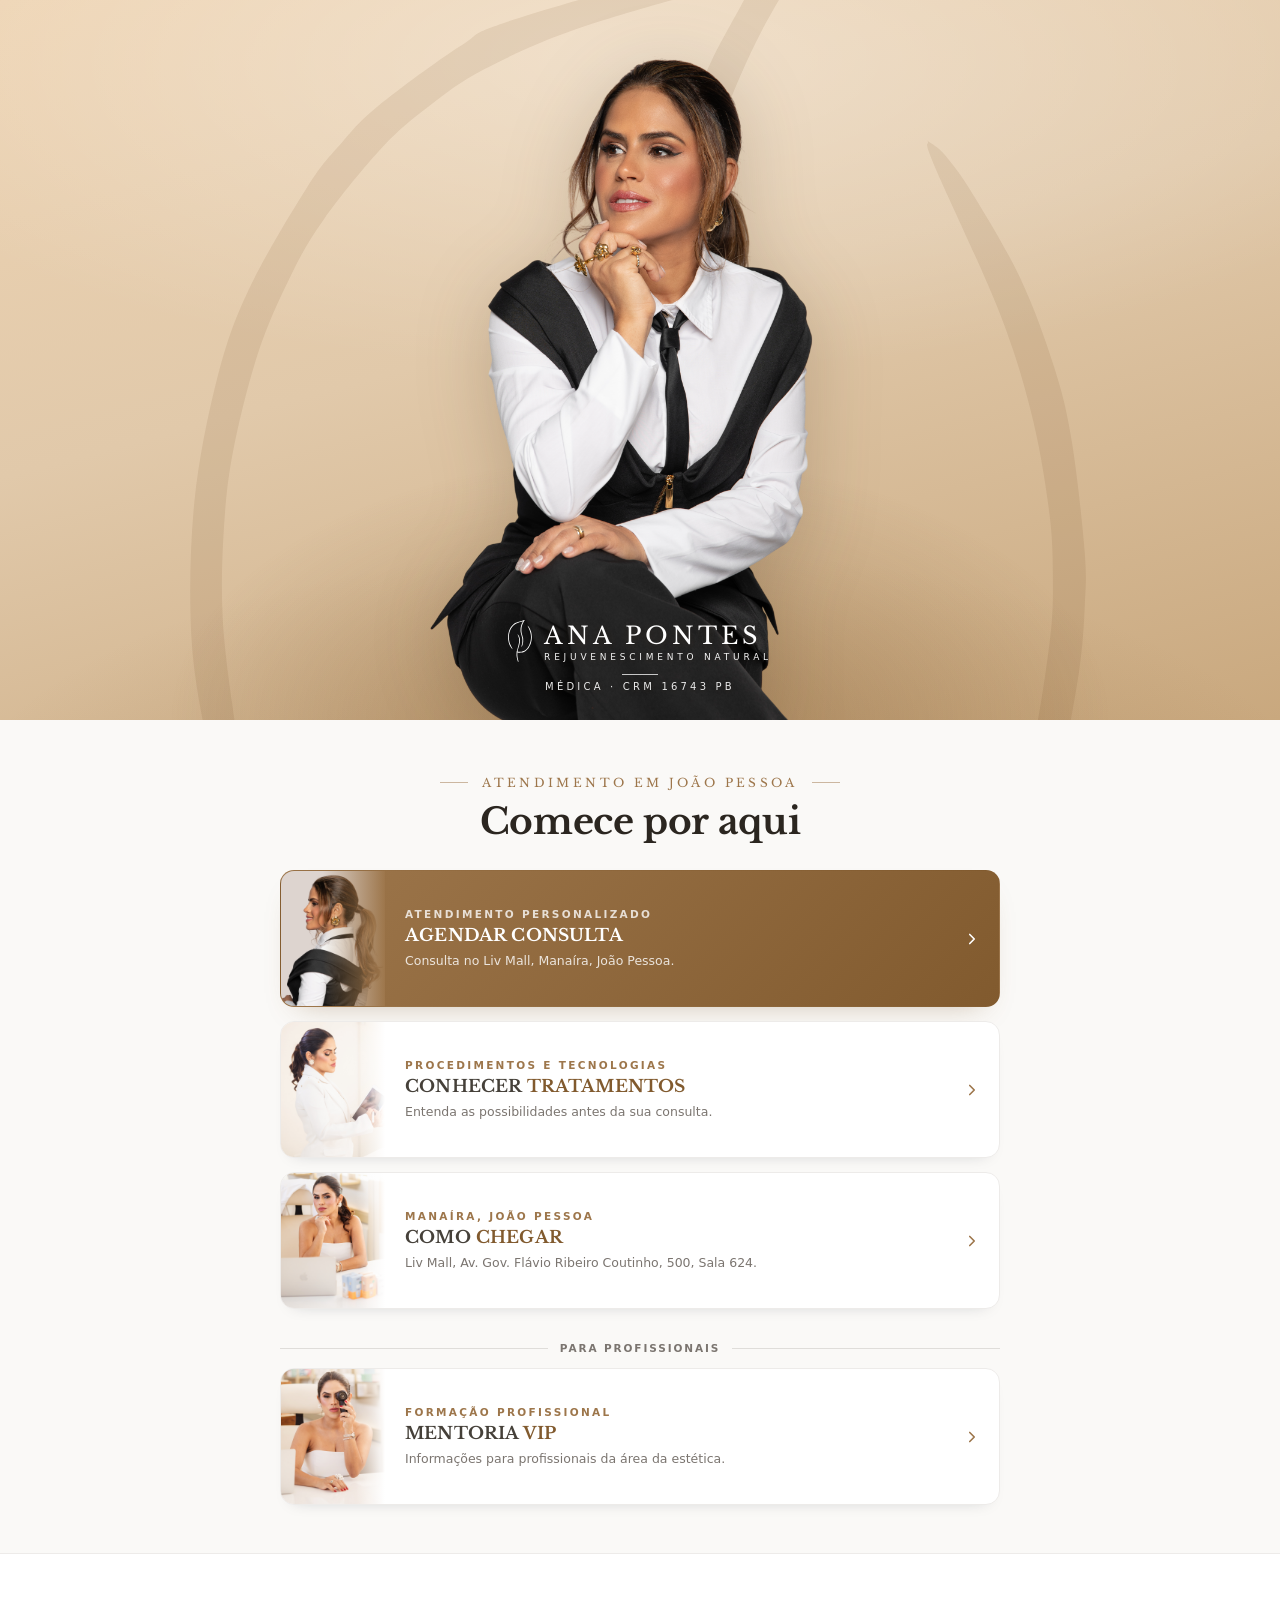
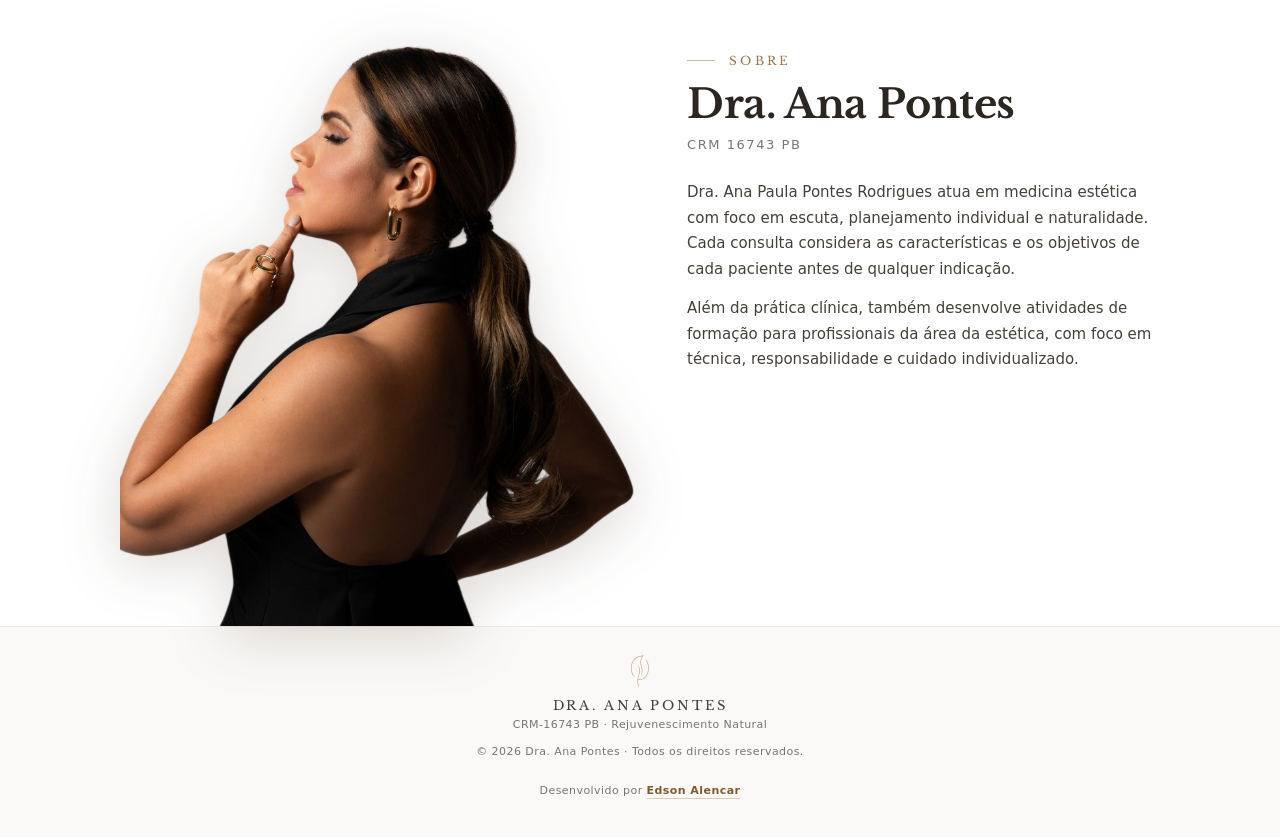
==== commit 9818d344: "feat(link-bio): prioriza jornada de consulta" ====
--- a/index.html
+++ b/index.html
@@ -11,7 +11,7 @@
 'https://www.googletagmanager.com/gtm.js?id='+i+dl;f.parentNode.insertBefore(j,f);
 })(window,document,'script','dataLayer','GTM-KG3SMG49');</script>
 <!-- End Google Tag Manager -->
-<title>Dra. Ana Pontes — Links</title>
+<title>Dra. Ana Pontes | Links</title>
 <link rel="preconnect" href="https://fonts.googleapis.com">
 <link rel="preconnect" href="https://fonts.gstatic.com" crossorigin>
 <link href="assets/favicon.png" rel="icon" />
@@ -56,30 +56,18 @@
   <section class="section">
     <div class="shell">
       <header class="section-header reveal">
-        <div class="section-eyebrow">Atendimento &amp; Conteúdo</div>
-        <h1 class="section-title">Links &amp; acessos</h1>
+        <div class="section-eyebrow">Atendimento em João Pessoa</div>
+        <h1 class="section-title">Comece por aqui</h1>
       </header>
 
       <div class="links-list">
 
-        <a class="card reveal" data-link-id="agendamento" data-link-label="Agendamento" data-link-type="whatsapp" href="https://wa.me/5583991353786?text=Olá!%20Gostaria%20de%20verificar%20a%20disponibilidade%20de%20horários%20para%20uma%20consulta%20com%20a%20Dra.%20Ana%20Pontes." target="_blank" rel="noopener noreferrer">
+        <a class="card featured reveal" data-link-id="agendamento" data-link-label="Agendar consulta" data-link-type="whatsapp" href="https://wa.me/5583991353786?text=Olá!%20Gostaria%20de%20verificar%20a%20disponibilidade%20de%20horários%20para%20uma%20consulta%20com%20a%20Dra.%20Ana%20Pontes." target="_blank" rel="noopener noreferrer">
           <div class="thumb"><img src="assets/v2/schedule.png" alt=""></div>
           <div class="body">
-            <span class="eyebrow">Alcance o melhor de você</span>
-            <span class="title">AGENDAMENTO</span>
-            <span class="desc">Atendimento personalizado no Liv Mall Shopping, Sala 624.</span>
-          </div>
-          <span class="chev" aria-hidden="true">
-            <svg viewBox="0 0 24 24" fill="none" stroke="currentColor" stroke-width="2.2" stroke-linecap="round" stroke-linejoin="round"><path d="M9 6l6 6-6 6"/></svg>
-          </span>
-        </a>
-
-        <a class="card reveal" data-link-id="mentoria_vip" data-link-label="Mentoria VIP" data-link-type="whatsapp" href="https://wa.me/5583991353786?text=Olá!%20Tenho%20interesse%20na%20Mentoria%20VIP.%20Ainda%20restam%20vagas%20para%20este%20mês?" target="_blank" rel="noopener noreferrer">
-          <div class="thumb"><img src="assets/v2/mentoring.png" alt=""></div>
-          <div class="body">
-            <span class="eyebrow">Exclusivo · Vagas limitadas</span>
-            <span class="title">MENTORIA <strong>VIP</strong></span>
-            <span class="desc">Formação em estética avançada com embasamento científico.</span>
+            <span class="eyebrow">Atendimento personalizado</span>
+            <span class="title">AGENDAR CONSULTA</span>
+            <span class="desc">Consulta no Liv Mall, Manaíra, João Pessoa.</span>
           </div>
           <span class="chev" aria-hidden="true">
             <svg viewBox="0 0 24 24" fill="none" stroke="currentColor" stroke-width="2.2" stroke-linecap="round" stroke-linejoin="round"><path d="M9 6l6 6-6 6"/></svg>
@@ -110,29 +98,43 @@
           </span>
         </a> -->
 
-        <a class="card reveal" data-link-id="site_oficial" data-link-label="Site Oficial" data-link-type="site" href="https://www.draanapontes.com.br/" target="_blank" rel="noopener noreferrer">
+        <a class="card reveal" data-link-id="site_oficial" data-link-label="Conhecer tratamentos" data-link-type="site" href="https://www.draanapontes.com.br/?utm_source=instagram&utm_medium=link_in_bio&utm_campaign=presenca_organica&utm_content=conhecer_tratamentos" target="_blank" rel="noopener noreferrer">
           <div class="thumb"><img src="assets/v2/site.png" alt=""></div>
           <div class="body">
-            <span class="eyebrow">Protocolos completos</span>
-            <span class="title">SITE <strong>OFICIAL</strong></span>
-            <span class="desc">Conheça todos os tratamentos e detalhes de cada procedimento.</span>
-          </div>
-          <span class="chev" aria-hidden="true">
-            <svg viewBox="0 0 24 24" fill="none" stroke="currentColor" stroke-width="2.2" stroke-linecap="round" stroke-linejoin="round"><path d="M9 6l6 6-6 6"/></svg>
-          </span>
-        </a>
-
-        <!-- <a class="card reveal" href="https://maps.app.goo.gl/LPW5G3f2MvzrwZNeA" target="_blank" rel="noopener noreferrer">
+            <span class="eyebrow">Procedimentos e tecnologias</span>
+            <span class="title">CONHECER <strong>TRATAMENTOS</strong></span>
+            <span class="desc">Entenda as possibilidades antes da sua consulta.</span>
+          </div>
+          <span class="chev" aria-hidden="true">
+            <svg viewBox="0 0 24 24" fill="none" stroke="currentColor" stroke-width="2.2" stroke-linecap="round" stroke-linejoin="round"><path d="M9 6l6 6-6 6"/></svg>
+          </span>
+        </a>
+
+        <a class="card reveal" data-link-id="como_chegar" data-link-label="Como chegar" data-link-type="mapa" href="https://maps.app.goo.gl/LPW5G3f2MvzrwZNeA" target="_blank" rel="noopener noreferrer">
           <div class="thumb"><img src="assets/v2/clinic.png" alt=""></div>
           <div class="body">
-            <span class="eyebrow">Manaíra · João Pessoa</span>
-            <span class="title">CONHEÇA A <strong>CLÍNICA</strong></span>
-            <span class="desc">Av. Gov. Flávio Ribeiro Coutinho, 500 · Sala 624.</span>
-          </div>
-          <span class="chev" aria-hidden="true">
-            <svg viewBox="0 0 24 24" fill="none" stroke="currentColor" stroke-width="2.2" stroke-linecap="round" stroke-linejoin="round"><path d="M9 6l6 6-6 6"/></svg>
-          </span>
-        </a> -->
+            <span class="eyebrow">Manaíra, João Pessoa</span>
+            <span class="title">COMO <strong>CHEGAR</strong></span>
+            <span class="desc">Liv Mall, Av. Gov. Flávio Ribeiro Coutinho, 500, Sala 624.</span>
+          </div>
+          <span class="chev" aria-hidden="true">
+            <svg viewBox="0 0 24 24" fill="none" stroke="currentColor" stroke-width="2.2" stroke-linecap="round" stroke-linejoin="round"><path d="M9 6l6 6-6 6"/></svg>
+          </span>
+        </a>
+
+        <div class="professional-route reveal" role="separator">Para profissionais</div>
+
+        <a class="card reveal" data-link-id="mentoria_vip" data-link-label="Mentoria VIP" data-link-type="whatsapp" href="https://wa.me/5583991353786?text=Olá!%20Tenho%20interesse%20na%20Mentoria%20VIP.%20Gostaria%20de%20receber%20mais%20informações." target="_blank" rel="noopener noreferrer">
+          <div class="thumb"><img src="assets/v2/mentoring.png" alt=""></div>
+          <div class="body">
+            <span class="eyebrow">Formação profissional</span>
+            <span class="title">MENTORIA <strong>VIP</strong></span>
+            <span class="desc">Informações para profissionais da área da estética.</span>
+          </div>
+          <span class="chev" aria-hidden="true">
+            <svg viewBox="0 0 24 24" fill="none" stroke="currentColor" stroke-width="2.2" stroke-linecap="round" stroke-linejoin="round"><path d="M9 6l6 6-6 6"/></svg>
+          </span>
+        </a>
 
       </div>
     </div>
@@ -150,8 +152,8 @@
         <h2>Dra. Ana Pontes</h2>
         <p class="role">CRM 16743 PB</span></p>
 
-        <p>Referência em estética facial e corporal, a Dra. Ana Paula Pontes Rodrigues consolidou sua trajetória através de uma medicina que equilibra rigor científico e refinamento técnico. Sua atuação é pautada pelo desenvolvimento de protocolos exclusivos que priorizam a segurança e a naturalidade, elevando o padrão dos tratamentos minimamente invasivos no Brasil.</p>
-        <p>Além da prática clínica, Dra. Ana Paula dedica-se à formação de novos profissionais como mentora e professora. Sua metodologia capacita médicas a unirem técnica avançada e responsabilidade, contribuindo diretamente para a evolução e o reconhecimento da medicina estética de alto nível no cenário nacional.</p>
+        <p>Dra. Ana Paula Pontes Rodrigues atua em medicina estética com foco em escuta, planejamento individual e naturalidade. Cada consulta considera as características e os objetivos de cada paciente antes de qualquer indicação.</p>
+        <p>Além da prática clínica, também desenvolve atividades de formação para profissionais da área da estética, com foco em técnica, responsabilidade e cuidado individualizado.</p>
       </div>
   </section>
 
--- a/assets/css/index-v3.css
+++ b/assets/css/index-v3.css
@@ -209,6 +209,24 @@
     display: flex; flex-direction: column; gap: 14px;
     max-width: 720px;
     margin: 0 auto;
+  }
+  .professional-route{
+    display:flex;
+    align-items:center;
+    gap:12px;
+    margin:18px 0 0;
+    color:var(--ink-mute);
+    font-size:10.5px;
+    font-weight:600;
+    letter-spacing:.18em;
+    text-transform:uppercase;
+  }
+  .professional-route::before,
+  .professional-route::after{
+    content:"";
+    height:1px;
+    flex:1;
+    background:var(--line-soft);
   }
 
   .card{
@@ -643,7 +661,7 @@
   }
   .card:hover .thumb img{ transform: scale(1.07); }
   .card .chev{
-    transition: transform .35s cubic-bezier(.34,1.56,.64,1);
+    transition: transform .35s cubic-bezier(.16,.84,.44,1);
   }
   .card:hover .chev{ transform: translateX(6px); }
 
@@ -657,7 +675,7 @@
   }
 
   /* ---- Social / footer polish ---- */
-  .foot .mark img{ transition: transform .4s cubic-bezier(.34,1.56,.64,1); }
+  .foot .mark img{ transition: transform .4s cubic-bezier(.16,.84,.44,1); }
   .foot .mark:hover img{ transform: rotate(-6deg) scale(1.08); }
 
   /* ---- Respeita quem prefere menos movimento ---- */
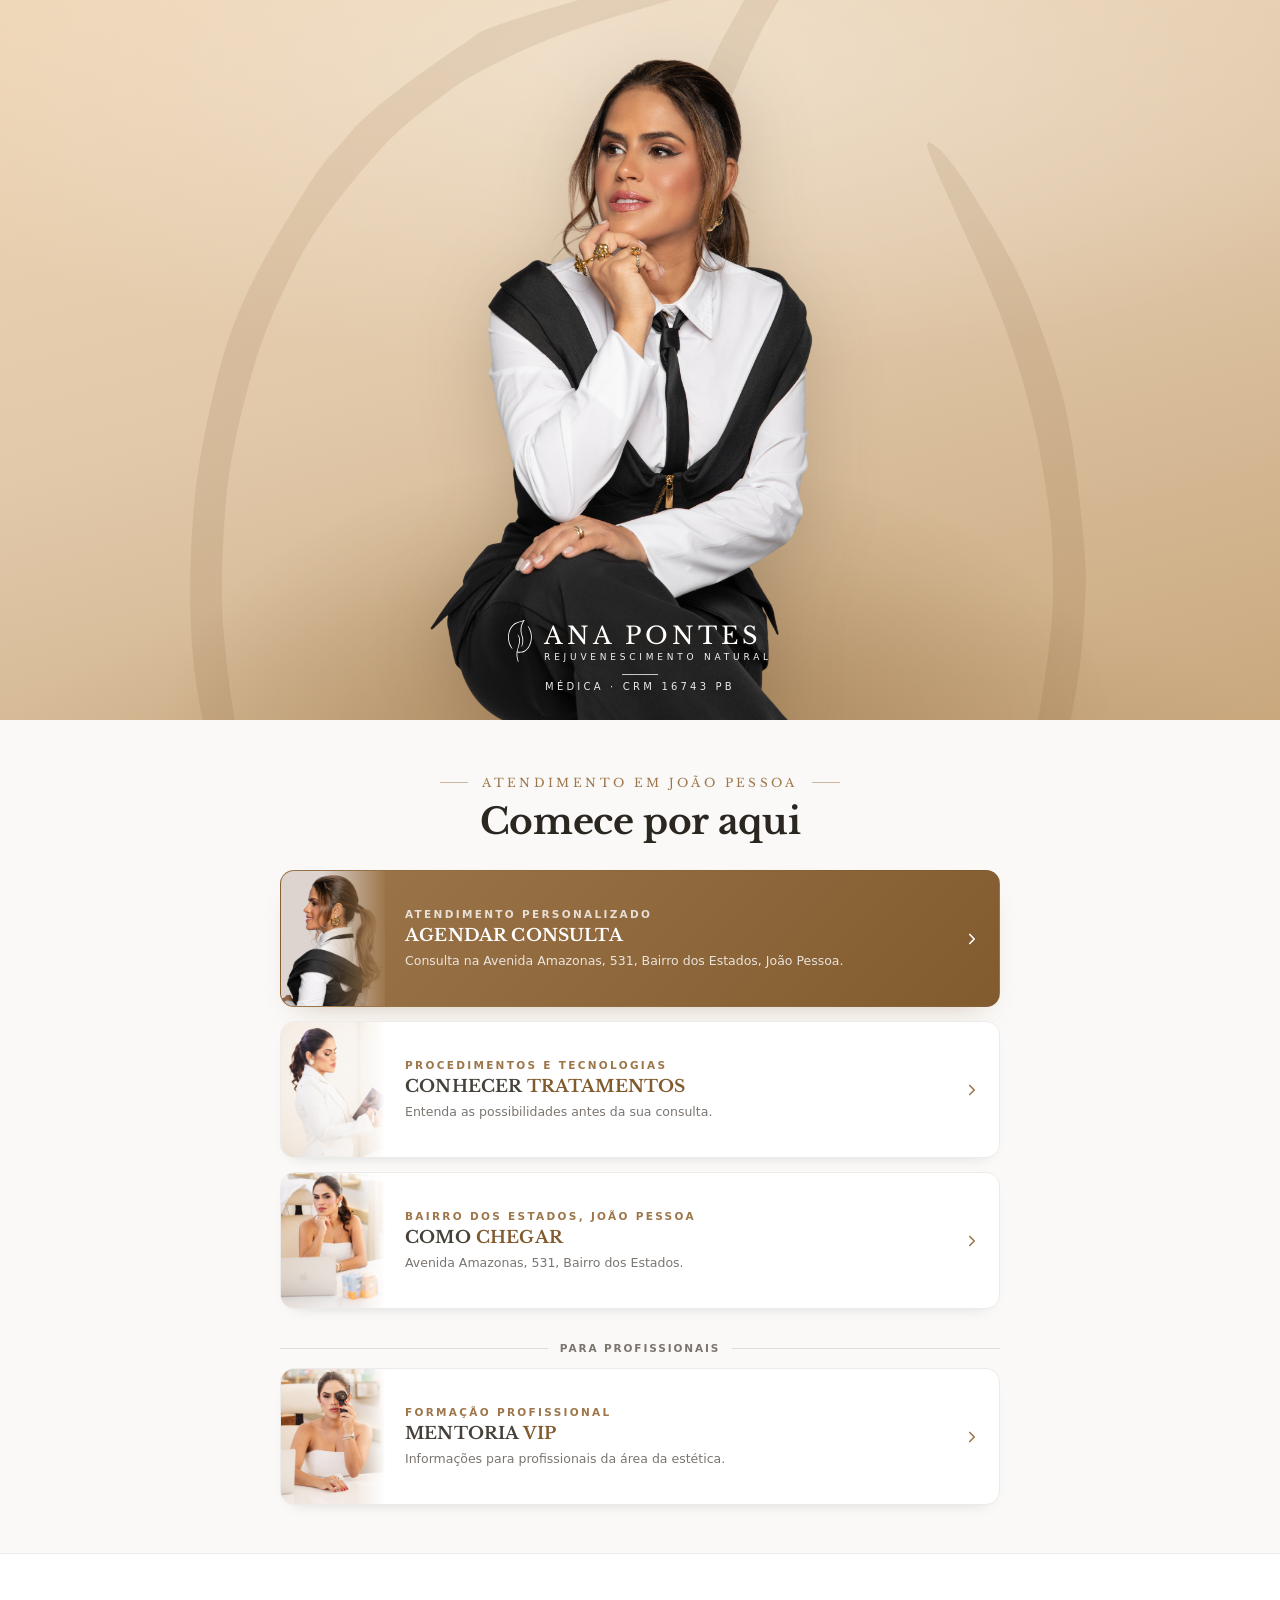
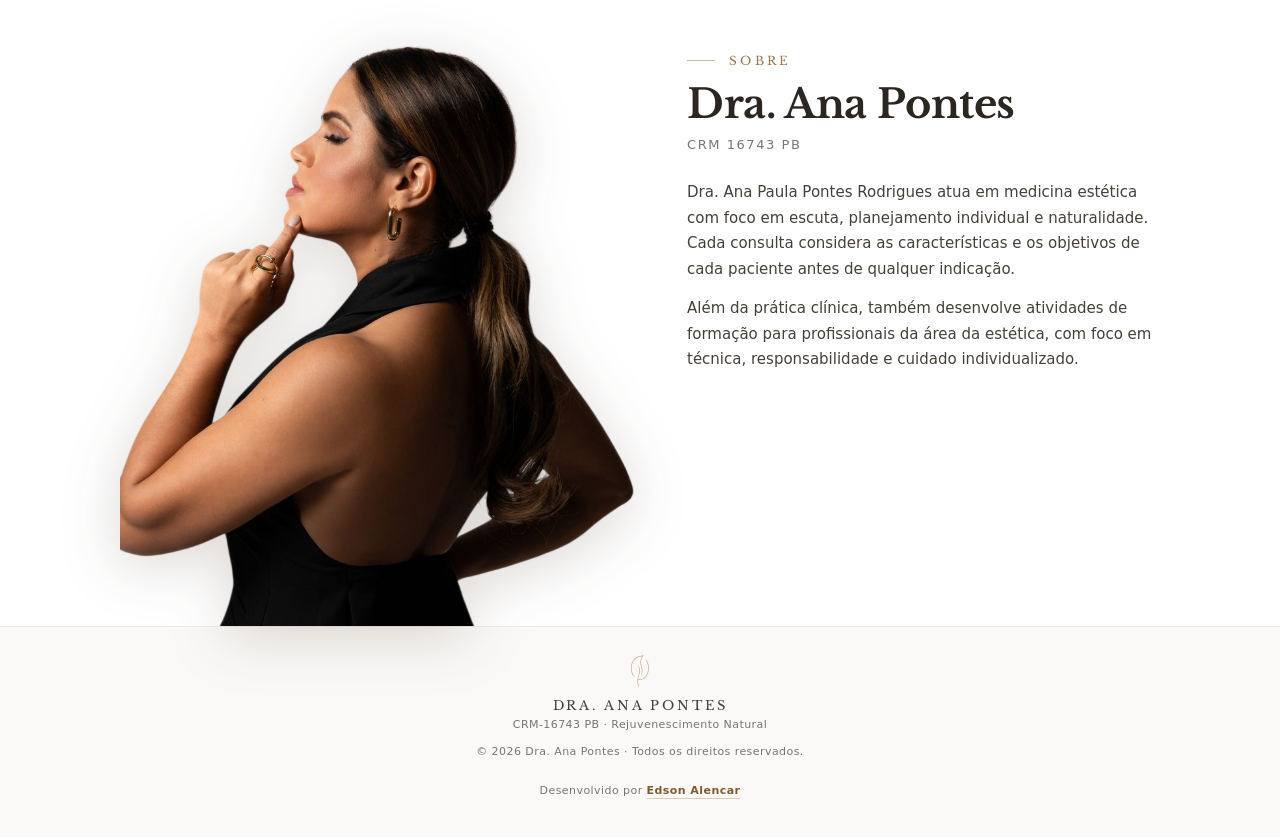
==== commit 4425eb30: "fix(localizacao): atualiza endereco e rota da clinica" ====
--- a/index.html
+++ b/index.html
@@ -67,7 +67,7 @@
           <div class="body">
             <span class="eyebrow">Atendimento personalizado</span>
             <span class="title">AGENDAR CONSULTA</span>
-            <span class="desc">Consulta no Liv Mall, Manaíra, João Pessoa.</span>
+            <span class="desc">Consulta na Avenida Amazonas, 531, Bairro dos Estados, João Pessoa.</span>
           </div>
           <span class="chev" aria-hidden="true">
             <svg viewBox="0 0 24 24" fill="none" stroke="currentColor" stroke-width="2.2" stroke-linecap="round" stroke-linejoin="round"><path d="M9 6l6 6-6 6"/></svg>
@@ -110,12 +110,12 @@
           </span>
         </a>
 
-        <a class="card reveal" data-link-id="como_chegar" data-link-label="Como chegar" data-link-type="mapa" href="https://maps.app.goo.gl/LPW5G3f2MvzrwZNeA" target="_blank" rel="noopener noreferrer">
+        <a class="card reveal" data-link-id="como_chegar" data-link-label="Como chegar" data-link-type="mapa" href="https://www.google.com/maps/dir/?api=1&amp;destination=Avenida%20Amazonas%2C%20531%2C%20Estados%2C%20Jo%C3%A3o%20Pessoa%2C%20PB" target="_blank" rel="noopener noreferrer">
           <div class="thumb"><img src="assets/v2/clinic.png" alt=""></div>
           <div class="body">
-            <span class="eyebrow">Manaíra, João Pessoa</span>
+            <span class="eyebrow">Bairro dos Estados, João Pessoa</span>
             <span class="title">COMO <strong>CHEGAR</strong></span>
-            <span class="desc">Liv Mall, Av. Gov. Flávio Ribeiro Coutinho, 500, Sala 624.</span>
+            <span class="desc">Avenida Amazonas, 531, Bairro dos Estados.</span>
           </div>
           <span class="chev" aria-hidden="true">
             <svg viewBox="0 0 24 24" fill="none" stroke="currentColor" stroke-width="2.2" stroke-linecap="round" stroke-linejoin="round"><path d="M9 6l6 6-6 6"/></svg>
